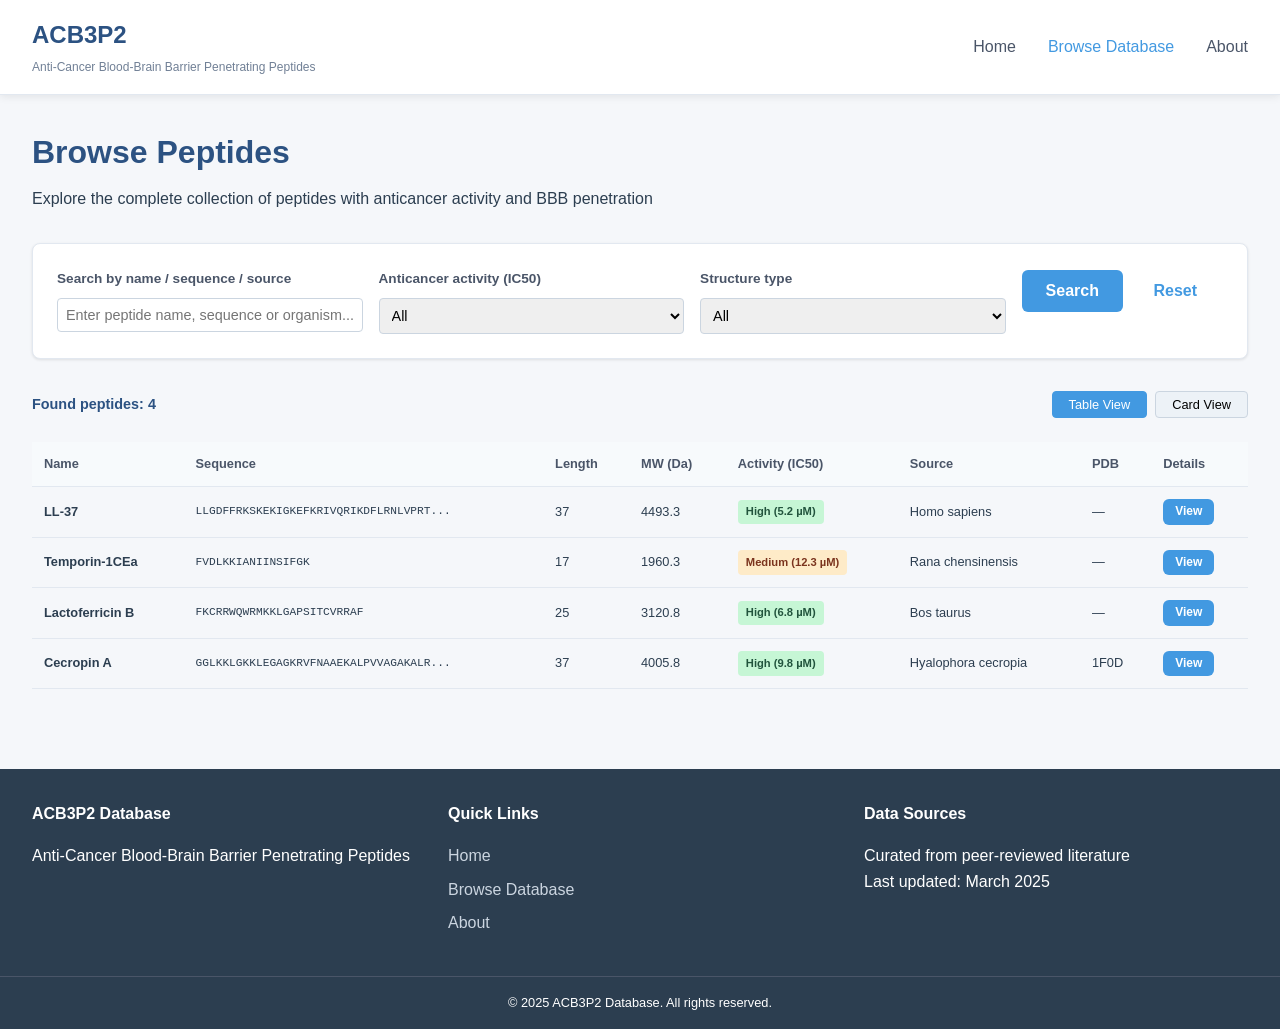
==== browse.html @ 8a60b1ee "Add files via upload" ====
<!DOCTYPE html>
<html lang="en">
<head>
    <meta charset="UTF-8">
    <meta name="viewport" content="width=device-width, initial-scale=1.0">
    <title>Browse Peptides - ACB3P2 Database</title>
    <link rel="stylesheet" href="style.css">
</head>
<body>
    <nav class="navbar">
        <div class="nav-container">
            <div class="nav-brand">
                <h1>ACB3P2</h1>
                <p>Anti-Cancer Blood-Brain Barrier Penetrating Peptides</p>
            </div>
            <div class="nav-links">
                <a href="index.html">Home</a>
                <a href="browse.html" class="active">Browse Database</a>
                <a href="#about">About</a>
            </div>
        </div>
    </nav>

    <main>
        <div class="page-header">
            <h1>Browse Peptides</h1>
            <p>Explore the complete collection of peptides with anticancer activity and BBB penetration</p>
        </div>

        <div class="search-panel">
            <div class="search-row">
                <div class="search-group">
                    <label>Search by name / sequence / source</label>
                    <input type="text" id="searchInput" placeholder="Enter peptide name, sequence or organism...">
                </div>
                <div class="search-group">
                    <label>Anticancer activity (IC50)</label>
                    <select id="activityFilter">
                        <option value="all">All</option>
                        <option value="high">High (&lt; 10 µM)</option>
                        <option value="medium">Medium (10-50 µM)</option>
                        <option value="low">Low (&gt; 50 µM)</option>
                    </select>
                </div>
                <div class="search-group">
                    <label>Structure type</label>
                    <select id="structureFilter">
                        <option value="all">All</option>
                        <option value="alpha-helix">Alpha-helix</option>
                        <option value="beta-sheet">Beta-sheet</option>
                        <option value="other">Other</option>
                    </select>
                </div>
                <div class="search-buttons">
                    <button class="btn-primary" onclick="searchPeptides()">Search</button>
                    <button class="btn-secondary" onclick="resetFilters()">Reset</button>
                </div>
            </div>
        </div>

        <div class="results-header">
            <div class="results-count" id="resultsCount">Found peptides: 0</div>
            <div class="view-toggle">
                <button class="toggle-btn active" onclick="setView('table')">Table View</button>
                <button class="toggle-btn" onclick="setView('card')">Card View</button>
            </div>
        </div>

        <div id="resultsContainer">
            <div class="loading">
                <div class="spinner"></div>
                Loading data...
            </div>
        </div>
    </main>

    <footer>
        <div class="footer-content">
            <div class="footer-section">
                <h3>ACB3P2 Database</h3>
                <p>Anti-Cancer Blood-Brain Barrier Penetrating Peptides</p>
            </div>
            <div class="footer-section">
                <h3>Quick Links</h3>
                <a href="index.html">Home</a>
                <a href="browse.html">Browse Database</a>
                <a href="#about">About</a>
            </div>
            <div class="footer-section">
                <h3>Data Sources</h3>
                <p>Curated from peer-reviewed literature</p>
                <p>Last updated: March 2025</p>
            </div>
        </div>
        <div class="footer-bottom">
            <p>&copy; 2025 ACB3P2 Database. All rights reserved.</p>
        </div>
    </footer>

    <script src="script.js"></script>
</body>
</html>
---- style.css ----
* {
    margin: 0;
    padding: 0;
    box-sizing: border-box;
}

body {
    font-family: 'Segoe UI', 'Helvetica Neue', Arial, sans-serif;
    background: #f5f7fa;
    color: #2c3e50;
    line-height: 1.6;
}

.navbar {
    background: #ffffff;
    box-shadow: 0 2px 8px rgba(0,0,0,0.08);
    border-bottom: 1px solid #e2e8f0;
    position: sticky;
    top: 0;
    z-index: 100;
}

.nav-container {
    max-width: 1400px;
    margin: 0 auto;
    padding: 1rem 2rem;
    display: flex;
    justify-content: space-between;
    align-items: center;
    flex-wrap: wrap;
}

.nav-brand h1 {
    color: #2c5282;
    font-size: 1.5rem;
    font-weight: 600;
}

.nav-brand p {
    font-size: 0.75rem;
    color: #718096;
    margin-top: 0.25rem;
}

.nav-links {
    display: flex;
    gap: 2rem;
}

.nav-links a {
    text-decoration: none;
    color: #4a5568;
    font-weight: 500;
    transition: color 0.2s;
}

.nav-links a:hover, .nav-links a.active {
    color: #4299e1;
}

main {
    max-width: 1400px;
    margin: 0 auto;
    padding: 2rem;
    min-height: calc(100vh - 300px);
}

.hero {
    background: linear-gradient(135deg, #667eea 0%, #764ba2 100%);
    border-radius: 12px;
    padding: 4rem 2rem;
    margin-bottom: 3rem;
    text-align: center;
    color: white;
}

.hero h1 {
    font-size: 3rem;
    margin-bottom: 1rem;
}

.hero .tagline {
    font-size: 1.2rem;
    margin-bottom: 2rem;
    opacity: 0.95;
}

.hero-buttons {
    display: flex;
    gap: 1rem;
    justify-content: center;
}

.btn-primary, .btn-secondary {
    display: inline-block;
    padding: 0.75rem 1.5rem;
    border-radius: 6px;
    text-decoration: none;
    font-weight: 600;
    transition: all 0.2s;
    cursor: pointer;
    border: none;
    font-size: 1rem;
}

.btn-primary {
    background: #4299e1;
    color: white;
}

.btn-primary:hover {
    background: #3182ce;
    transform: translateY(-2px);
}

.btn-secondary {
    background: white;
    color: #4299e1;
    border: 2px solid white;
}

.btn-secondary:hover {
    background: rgba(255,255,255,0.9);
    transform: translateY(-2px);
}

.stats-section, .about-section, .featured-section {
    margin-bottom: 3rem;
}

.stats-section h2, .about-section h2, .featured-section h2 {
    font-size: 2rem;
    margin-bottom: 1.5rem;
    color: #2c5282;
}

.stats-grid {
    display: grid;
    grid-template-columns: repeat(auto-fit, minmax(250px, 1fr));
    gap: 1.5rem;
}

.stat-card {
    background: white;
    padding: 2rem;
    border-radius: 8px;
    text-align: center;
    box-shadow: 0 1px 3px rgba(0,0,0,0.1);
    border: 1px solid #e2e8f0;
}

.stat-number {
    font-size: 2.5rem;
    font-weight: bold;
    color: #4299e1;
    margin-bottom: 0.5rem;
}

.stat-label {
    color: #718096;
    font-size: 0.9rem;
}

.about-content {
    background: white;
    padding: 2rem;
    border-radius: 8px;
    border: 1px solid #e2e8f0;
}

.about-text h3 {
    margin: 1rem 0 0.5rem;
    color: #2c5282;
}

.about-text ul {
    margin-left: 1.5rem;
    margin-bottom: 1rem;
}

.peptide-grid {
    display: grid;
    grid-template-columns: repeat(auto-fill, minmax(350px, 1fr));
    gap: 1.5rem;
    margin-bottom: 2rem;
}

.peptide-card {
    background: white;
    border: 1px solid #e2e8f0;
    border-radius: 8px;
    padding: 1rem;
    transition: box-shadow 0.2s;
    text-decoration: none;
    color: inherit;
    display: block;
}

.peptide-card:hover {
    box-shadow: 0 4px 12px rgba(0,0,0,0.1);
    transform: translateY(-2px);
}

.card-header {
    border-bottom: 2px solid #4299e1;
    padding-bottom: 0.5rem;
    margin-bottom: 1rem;
}

.card-header h3 {
    color: #2c5282;
    font-size: 1.1rem;
}

.card-content {
    font-size: 0.85rem;
}

.card-row {
    margin-bottom: 0.5rem;
    display: flex;
    flex-wrap: wrap;
}

.card-label {
    font-weight: 600;
    width: 100px;
    color: #718096;
    font-size: 0.75rem;
    text-transform: uppercase;
}

.card-value {
    flex: 1;
    color: #2d3748;
}

.search-panel {
    background: white;
    border-radius: 8px;
    padding: 1.5rem;
    margin-bottom: 2rem;
    box-shadow: 0 1px 3px rgba(0,0,0,0.1);
    border: 1px solid #e2e8f0;
}

.search-row {
    display: flex;
    gap: 1rem;
    flex-wrap: wrap;
}

.search-group {
    flex: 1;
    min-width: 200px;
}

.search-group label {
    display: block;
    margin-bottom: 0.5rem;
    font-weight: 600;
    color: #4a5568;
    font-size: 0.85rem;
}

.search-group input, .search-group select {
    width: 100%;
    padding: 0.5rem;
    border: 1px solid #cbd5e0;
    border-radius: 4px;
    font-size: 0.9rem;
}

.results-header {
    display: flex;
    justify-content: space-between;
    align-items: center;
    margin-bottom: 1.5rem;
    flex-wrap: wrap;
    gap: 1rem;
}

.results-count {
    font-size: 0.9rem;
    font-weight: 600;
    color: #2c5282;
}

.view-toggle {
    display: flex;
    gap: 0.5rem;
}

.toggle-btn {
    padding: 0.3rem 1rem;
    background: #edf2f7;
    border: 1px solid #cbd5e0;
    border-radius: 4px;
    cursor: pointer;
    font-size: 0.8rem;
}

.toggle-btn.active {
    background: #4299e1;
    color: white;
    border-color: #4299e1;
}

.table-view {
    overflow-x: auto;
}

table {
    width: 100%;
    border-collapse: collapse;
    font-size: 0.8rem;
}

th, td {
    padding: 0.75rem;
    text-align: left;
    border-bottom: 1px solid #e2e8f0;
}

th {
    background: #f7fafc;
    font-weight: 600;
    color: #4a5568;
    cursor: pointer;
    user-select: none;
}

th:hover {
    background: #edf2f7;
}

.badge {
    display: inline-block;
    padding: 0.2rem 0.5rem;
    border-radius: 4px;
    font-size: 0.7rem;
    font-weight: 600;
}

.activity-high {
    background: #c6f6d5;
    color: #22543d;
}

.activity-medium {
    background: #feebc8;
    color: #7b341e;
}

.activity-low {
    background: #fed7d7;
    color: #742a2a;
}

.peptide-detail-container {
    background: white;
    border-radius: 8px;
    padding: 2rem;
    border: 1px solid #e2e8f0;
}

.detail-section {
    margin-bottom: 1.5rem;
    padding: 1rem;
    background: #f7fafc;
    border-radius: 6px;
    border-left: 3px solid #4299e1;
}

.detail-section h3 {
    color: #2c5282;
    margin-bottom: 1rem;
    font-size: 1rem;
}

.detail-row {
    margin-bottom: 0.5rem;
    display: flex;
    flex-wrap: wrap;
}

.detail-label {
    font-weight: 600;
    width: 180px;
    color: #4a5568;
}

.detail-value {
    flex: 1;
    color: #2d3748;
    word-break: break-word;
}

footer {
    background: #2c3e50;
    color: white;
    margin-top: 3rem;
}

.footer-content {
    max-width: 1400px;
    margin: 0 auto;
    padding: 2rem;
    display: grid;
    grid-template-columns: repeat(auto-fit, minmax(250px, 1fr));
    gap: 2rem;
}

.footer-section h3 {
    margin-bottom: 1rem;
    font-size: 1rem;
}

.footer-section a {
    display: block;
    color: #cbd5e0;
    text-decoration: none;
    margin-bottom: 0.5rem;
}

.footer-section a:hover {
    color: white;
}

.footer-bottom {
    text-align: center;
    padding: 1rem;
    border-top: 1px solid #4a5568;
    font-size: 0.8rem;
}

.loading {
    text-align: center;
    padding: 3rem;
    color: #718096;
}

.spinner {
    border: 3px solid #edf2f7;
    border-top: 3px solid #4299e1;
    border-radius: 50%;
    width: 40px;
    height: 40px;
    animation: spin 1s linear infinite;
    margin: 0 auto 1rem;
}

@keyframes spin {
    0% { transform: rotate(0deg); }
    100% { transform: rotate(360deg); }
}

.error-message {
    background: #fed7d7;
    color: #742a2a;
    padding: 1rem;
    border-radius: 6px;
    text-align: center;
}

.text-center {
    text-align: center;
}

.page-header {
    margin-bottom: 2rem;
}

.page-header h1 {
    color: #2c5282;
    font-size: 2rem;
    margin-bottom: 0.5rem;
}

@media (max-width: 768px) {
    .nav-container {
        flex-direction: column;
        gap: 1rem;
    }
    
    .hero h1 {
        font-size: 2rem;
    }
    
    .hero .tagline {
        font-size: 1rem;
    }
    
    .stats-grid {
        grid-template-columns: 1fr;
    }
    
    .search-row {
        flex-direction: column;
    }
    
    .detail-label {
        width: 100%;
        margin-bottom: 0.25rem;
    }
    
    .detail-row {
        flex-direction: column;
    }
}
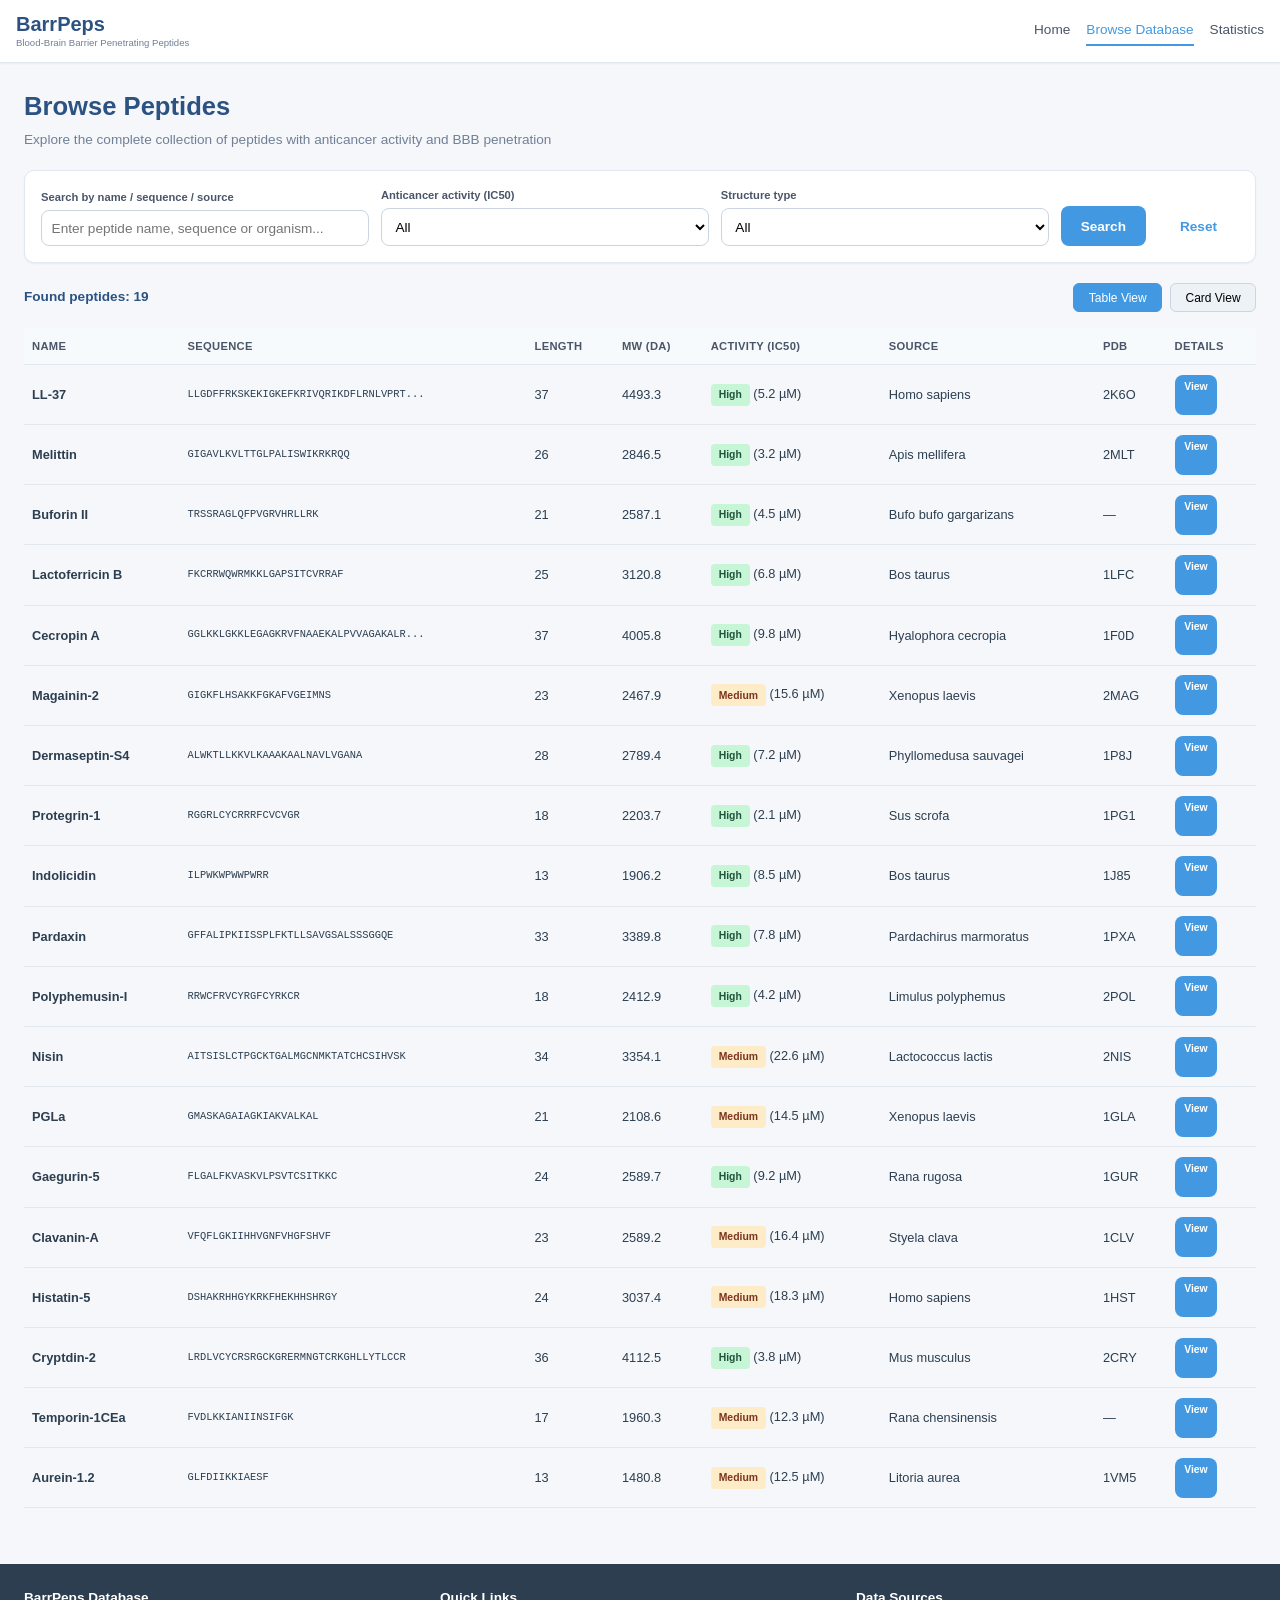
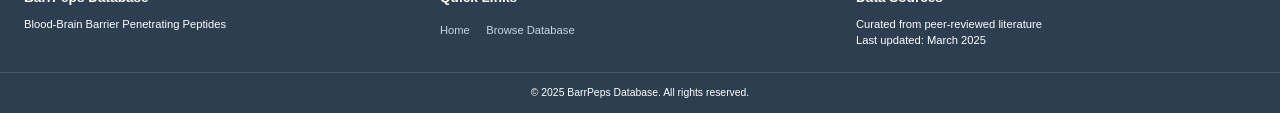
==== commit 5e73e7f3: "Add files via upload" ====
--- a/browse.html
+++ b/browse.html
@@ -2,21 +2,21 @@
 <html lang="en">
 <head>
     <meta charset="UTF-8">
-    <meta name="viewport" content="width=device-width, initial-scale=1.0">
-    <title>Browse Peptides - ACB3P2 Database</title>
+    <meta name="viewport" content="width=device-width, initial-scale=1.0, viewport-fit=cover">
+    <title>Browse Peptides - BarrPeps Database</title>
     <link rel="stylesheet" href="style.css">
 </head>
 <body>
     <nav class="navbar">
         <div class="nav-container">
             <div class="nav-brand">
-                <h1>ACB3P2</h1>
-                <p>Anti-Cancer Blood-Brain Barrier Penetrating Peptides</p>
+                <h1>BarrPeps</h1>
+                <p>Blood-Brain Barrier Penetrating Peptides</p>
             </div>
             <div class="nav-links">
                 <a href="index.html">Home</a>
                 <a href="browse.html" class="active">Browse Database</a>
-                <a href="#about">About</a>
+                <a href="#" onclick="showUnderConstruction()">Statistics</a>
             </div>
         </div>
     </nav>
@@ -48,7 +48,9 @@
                         <option value="all">All</option>
                         <option value="alpha-helix">Alpha-helix</option>
                         <option value="beta-sheet">Beta-sheet</option>
-                        <option value="other">Other</option>
+                        <option value="random-coil">Random coil</option>
+                        <option value="extended">Extended</option>
+                        <option value="lantibiotic">Lantibiotic</option>
                     </select>
                 </div>
                 <div class="search-buttons">
@@ -77,14 +79,13 @@
     <footer>
         <div class="footer-content">
             <div class="footer-section">
-                <h3>ACB3P2 Database</h3>
-                <p>Anti-Cancer Blood-Brain Barrier Penetrating Peptides</p>
+                <h3>BarrPeps Database</h3>
+                <p>Blood-Brain Barrier Penetrating Peptides</p>
             </div>
             <div class="footer-section">
                 <h3>Quick Links</h3>
                 <a href="index.html">Home</a>
                 <a href="browse.html">Browse Database</a>
-                <a href="#about">About</a>
             </div>
             <div class="footer-section">
                 <h3>Data Sources</h3>
@@ -93,9 +94,22 @@
             </div>
         </div>
         <div class="footer-bottom">
-            <p>&copy; 2025 ACB3P2 Database. All rights reserved.</p>
+            <p>&copy; 2025 BarrPeps Database. All rights reserved.</p>
         </div>
     </footer>
+
+    <div id="underConstructionModal" class="modal" style="display: none;">
+        <div class="modal-content">
+            <div class="modal-header">
+                <h2>Under Construction</h2>
+                <span class="close" onclick="closeModal()">&times;</span>
+            </div>
+            <div class="modal-body">
+                <p>This section is currently under development. Please check back soon for detailed statistics and analysis.</p>
+                <button onclick="closeModal()" class="btn-primary" style="margin-top: 1rem;">Close</button>
+            </div>
+        </div>
+    </div>
 
     <script src="script.js"></script>
 </body>
--- a/style.css
+++ b/style.css
@@ -1,3 +1,5 @@
+/* style.css - Optimized for BarrPeps Database */
+
 * {
     margin: 0;
     padding: 0;
@@ -5,15 +7,18 @@
 }
 
 body {
-    font-family: 'Segoe UI', 'Helvetica Neue', Arial, sans-serif;
+    font-family: -apple-system, BlinkMacSystemFont, 'Segoe UI', Roboto, 'Helvetica Neue', Arial, sans-serif;
     background: #f5f7fa;
     color: #2c3e50;
-    line-height: 1.6;
-}
-
+    line-height: 1.5;
+    -webkit-font-smoothing: antialiased;
+    font-size: 1rem;
+}
+
+/* Navigation - Mobile First */
 .navbar {
     background: #ffffff;
-    box-shadow: 0 2px 8px rgba(0,0,0,0.08);
+    box-shadow: 0 1px 2px rgba(0,0,0,0.05);
     border-bottom: 1px solid #e2e8f0;
     position: sticky;
     top: 0;
@@ -23,84 +28,94 @@
 .nav-container {
     max-width: 1400px;
     margin: 0 auto;
-    padding: 1rem 2rem;
+    padding: 0.75rem 1rem;
     display: flex;
     justify-content: space-between;
     align-items: center;
-    flex-wrap: wrap;
+    gap: 0.5rem;
 }
 
 .nav-brand h1 {
     color: #2c5282;
-    font-size: 1.5rem;
+    font-size: 1.25rem;
     font-weight: 600;
+    line-height: 1.2;
 }
 
 .nav-brand p {
-    font-size: 0.75rem;
+    font-size: 0.6rem;
     color: #718096;
-    margin-top: 0.25rem;
 }
 
 .nav-links {
     display: flex;
-    gap: 2rem;
+    gap: 1rem;
 }
 
 .nav-links a {
     text-decoration: none;
     color: #4a5568;
     font-weight: 500;
-    transition: color 0.2s;
-}
-
-.nav-links a:hover, .nav-links a.active {
+    font-size: 0.85rem;
+    padding: 0.25rem 0;
+    cursor: pointer;
+}
+
+.nav-links a.active {
     color: #4299e1;
-}
-
+    border-bottom: 2px solid #4299e1;
+}
+
+/* Main Content */
 main {
     max-width: 1400px;
     margin: 0 auto;
-    padding: 2rem;
-    min-height: calc(100vh - 300px);
-}
-
+    padding: 1rem;
+    min-height: calc(100vh - 280px);
+}
+
+/* Hero Section */
 .hero {
     background: linear-gradient(135deg, #667eea 0%, #764ba2 100%);
     border-radius: 12px;
-    padding: 4rem 2rem;
-    margin-bottom: 3rem;
+    padding: 1.5rem 1rem;
+    margin-bottom: 1.5rem;
     text-align: center;
+}
+
+.hero h1 {
+    font-size: 2rem;
+    margin-bottom: 0.5rem;
     color: white;
 }
 
-.hero h1 {
-    font-size: 3rem;
-    margin-bottom: 1rem;
-}
-
 .hero .tagline {
-    font-size: 1.2rem;
-    margin-bottom: 2rem;
+    font-size: 1rem;
+    margin-bottom: 1.25rem;
     opacity: 0.95;
+    color: white;
 }
 
 .hero-buttons {
     display: flex;
-    gap: 1rem;
+    gap: 0.75rem;
     justify-content: center;
-}
-
+    flex-wrap: wrap;
+}
+
+/* Buttons */
 .btn-primary, .btn-secondary {
     display: inline-block;
-    padding: 0.75rem 1.5rem;
-    border-radius: 6px;
+    padding: 0.6rem 1.25rem;
+    border-radius: 8px;
     text-decoration: none;
     font-weight: 600;
+    font-size: 0.85rem;
     transition: all 0.2s;
     cursor: pointer;
     border: none;
-    font-size: 1rem;
+    text-align: center;
+    min-height: 40px;
 }
 
 .btn-primary {
@@ -108,9 +123,9 @@
     color: white;
 }
 
-.btn-primary:hover {
+.btn-primary:active {
     background: #3182ce;
-    transform: translateY(-2px);
+    transform: scale(0.98);
 }
 
 .btn-secondary {
@@ -119,97 +134,117 @@
     border: 2px solid white;
 }
 
-.btn-secondary:hover {
+.btn-secondary:active {
     background: rgba(255,255,255,0.9);
-    transform: translateY(-2px);
-}
-
+    transform: scale(0.98);
+}
+
+/* Statistics Section */
 .stats-section, .about-section, .featured-section {
-    margin-bottom: 3rem;
+    margin-bottom: 1.5rem;
 }
 
 .stats-section h2, .about-section h2, .featured-section h2 {
-    font-size: 2rem;
-    margin-bottom: 1.5rem;
+    font-size: 1.5rem;
+    margin-bottom: 1rem;
     color: #2c5282;
 }
 
 .stats-grid {
     display: grid;
-    grid-template-columns: repeat(auto-fit, minmax(250px, 1fr));
-    gap: 1.5rem;
+    grid-template-columns: repeat(1, 1fr);
+    gap: 1rem;
 }
 
 .stat-card {
     background: white;
-    padding: 2rem;
-    border-radius: 8px;
+    padding: 1rem;
+    border-radius: 10px;
     text-align: center;
-    box-shadow: 0 1px 3px rgba(0,0,0,0.1);
+    box-shadow: 0 1px 2px rgba(0,0,0,0.05);
     border: 1px solid #e2e8f0;
 }
 
 .stat-number {
-    font-size: 2.5rem;
+    font-size: 2rem;
     font-weight: bold;
     color: #4299e1;
-    margin-bottom: 0.5rem;
+    margin-bottom: 0.25rem;
 }
 
 .stat-label {
     color: #718096;
-    font-size: 0.9rem;
-}
-
+    font-size: 0.7rem;
+    text-transform: uppercase;
+    letter-spacing: 0.5px;
+}
+
+/* About Section */
 .about-content {
     background: white;
-    padding: 2rem;
-    border-radius: 8px;
+    padding: 1rem;
+    border-radius: 10px;
     border: 1px solid #e2e8f0;
 }
 
+.about-text p {
+    font-size: 0.85rem;
+    margin-bottom: 0.75rem;
+    line-height: 1.5;
+}
+
 .about-text h3 {
-    margin: 1rem 0 0.5rem;
+    margin: 0.75rem 0 0.5rem;
     color: #2c5282;
+    font-size: 1rem;
 }
 
 .about-text ul {
-    margin-left: 1.5rem;
-    margin-bottom: 1rem;
-}
-
+    margin-left: 1.25rem;
+    margin-bottom: 0.75rem;
+}
+
+.about-text li {
+    margin-bottom: 0.35rem;
+    font-size: 0.8rem;
+    line-height: 1.4;
+}
+
+/* Peptide Grid */
 .peptide-grid {
     display: grid;
-    grid-template-columns: repeat(auto-fill, minmax(350px, 1fr));
-    gap: 1.5rem;
-    margin-bottom: 2rem;
+    grid-template-columns: 1fr;
+    gap: 1rem;
+    margin-bottom: 1.5rem;
 }
 
 .peptide-card {
     background: white;
     border: 1px solid #e2e8f0;
-    border-radius: 8px;
-    padding: 1rem;
-    transition: box-shadow 0.2s;
+    border-radius: 10px;
+    padding: 0.875rem;
     text-decoration: none;
     color: inherit;
     display: block;
-}
-
-.peptide-card:hover {
-    box-shadow: 0 4px 12px rgba(0,0,0,0.1);
-    transform: translateY(-2px);
+    transition: all 0.2s;
+}
+
+.peptide-card:active {
+    background: #f7fafc;
+    transform: scale(0.99);
 }
 
 .card-header {
     border-bottom: 2px solid #4299e1;
     padding-bottom: 0.5rem;
-    margin-bottom: 1rem;
+    margin-bottom: 0.75rem;
 }
 
 .card-header h3 {
     color: #2c5282;
-    font-size: 1.1rem;
+    font-size: 1rem;
+    font-weight: 600;
+    word-break: break-word;
 }
 
 .card-content {
@@ -217,71 +252,83 @@
 }
 
 .card-row {
-    margin-bottom: 0.5rem;
+    margin-bottom: 0.4rem;
     display: flex;
     flex-wrap: wrap;
+    gap: 0.25rem;
 }
 
 .card-label {
     font-weight: 600;
-    width: 100px;
+    min-width: 85px;
     color: #718096;
-    font-size: 0.75rem;
+    font-size: 0.7rem;
     text-transform: uppercase;
 }
 
 .card-value {
     flex: 1;
     color: #2d3748;
-}
-
+    word-break: break-word;
+    font-size: 0.75rem;
+}
+
+/* Search Panel */
 .search-panel {
     background: white;
-    border-radius: 8px;
-    padding: 1.5rem;
-    margin-bottom: 2rem;
-    box-shadow: 0 1px 3px rgba(0,0,0,0.1);
+    border-radius: 10px;
+    padding: 1rem;
+    margin-bottom: 1.25rem;
+    box-shadow: 0 1px 2px rgba(0,0,0,0.05);
     border: 1px solid #e2e8f0;
 }
 
 .search-row {
     display: flex;
-    gap: 1rem;
-    flex-wrap: wrap;
+    flex-direction: column;
+    gap: 0.75rem;
 }
 
 .search-group {
-    flex: 1;
-    min-width: 200px;
+    width: 100%;
 }
 
 .search-group label {
     display: block;
-    margin-bottom: 0.5rem;
+    margin-bottom: 0.25rem;
     font-weight: 600;
     color: #4a5568;
-    font-size: 0.85rem;
+    font-size: 0.7rem;
 }
 
 .search-group input, .search-group select {
     width: 100%;
-    padding: 0.5rem;
+    padding: 0.6rem;
     border: 1px solid #cbd5e0;
-    border-radius: 4px;
-    font-size: 0.9rem;
-}
-
+    border-radius: 8px;
+    font-size: 0.85rem;
+    font-family: inherit;
+    background: white;
+}
+
+.search-buttons {
+    display: flex;
+    gap: 0.75rem;
+    margin-top: 0.25rem;
+}
+
+/* Results Header */
 .results-header {
     display: flex;
     justify-content: space-between;
     align-items: center;
-    margin-bottom: 1.5rem;
+    margin-bottom: 1rem;
+    gap: 0.75rem;
     flex-wrap: wrap;
-    gap: 1rem;
 }
 
 .results-count {
-    font-size: 0.9rem;
+    font-size: 0.85rem;
     font-weight: 600;
     color: #2c5282;
 }
@@ -292,12 +339,13 @@
 }
 
 .toggle-btn {
-    padding: 0.3rem 1rem;
+    padding: 0.4rem 0.9rem;
     background: #edf2f7;
     border: 1px solid #cbd5e0;
-    border-radius: 4px;
+    border-radius: 6px;
     cursor: pointer;
-    font-size: 0.8rem;
+    font-size: 0.75rem;
+    font-weight: 500;
 }
 
 .toggle-btn.active {
@@ -306,18 +354,22 @@
     border-color: #4299e1;
 }
 
+/* Table View */
 .table-view {
     overflow-x: auto;
+    margin: 0 -0.5rem;
+    padding: 0 0.5rem;
 }
 
 table {
     width: 100%;
+    min-width: 600px;
     border-collapse: collapse;
     font-size: 0.8rem;
 }
 
 th, td {
-    padding: 0.75rem;
+    padding: 0.6rem 0.5rem;
     text-align: left;
     border-bottom: 1px solid #e2e8f0;
 }
@@ -326,20 +378,29 @@
     background: #f7fafc;
     font-weight: 600;
     color: #4a5568;
+    font-size: 0.7rem;
+    text-transform: uppercase;
+    letter-spacing: 0.3px;
     cursor: pointer;
-    user-select: none;
+    white-space: nowrap;
 }
 
 th:hover {
     background: #edf2f7;
 }
 
+td {
+    word-break: break-word;
+}
+
+/* Badges */
 .badge {
     display: inline-block;
     padding: 0.2rem 0.5rem;
     border-radius: 4px;
-    font-size: 0.7rem;
+    font-size: 0.65rem;
     font-weight: 600;
+    white-space: nowrap;
 }
 
 .activity-high {
@@ -357,86 +418,230 @@
     color: #742a2a;
 }
 
+/* Structure Viewer */
+.structure-viewer {
+    background: #f7fafc;
+    border-radius: 10px;
+    padding: 1rem;
+    margin-bottom: 1.5rem;
+}
+
+.structure-container {
+    position: relative;
+    width: 100%;
+    height: 300px;
+    background: #ffffff;
+    border: 1px solid #e2e8f0;
+    border-radius: 8px;
+    overflow: hidden;
+}
+
+.structure-controls {
+    display: flex;
+    gap: 0.5rem;
+    margin-top: 0.75rem;
+    justify-content: center;
+    flex-wrap: wrap;
+}
+
+.structure-controls button {
+    padding: 0.4rem 0.8rem;
+    background: #4299e1;
+    color: white;
+    border: none;
+    border-radius: 6px;
+    cursor: pointer;
+    font-size: 0.7rem;
+    font-weight: 500;
+    min-height: 34px;
+}
+
+.structure-controls button:active {
+    background: #3182ce;
+    transform: scale(0.97);
+}
+
+.structure-controls button.active {
+    background: #2c5282;
+}
+
+/* Hide rotation buttons */
+.structure-controls button[onclick*="rotatePDB"] {
+    display: none;
+}
+
+.structure-legend {
+    display: flex;
+    gap: 0.75rem;
+    margin-top: 0.75rem;
+    justify-content: center;
+    flex-wrap: wrap;
+    font-size: 0.65rem;
+}
+
+.legend-item {
+    display: flex;
+    align-items: center;
+    gap: 0.25rem;
+}
+
+.legend-color {
+    width: 10px;
+    height: 10px;
+    border-radius: 2px;
+}
+
+.legend-color.alpha {
+    background: #4299e1;
+}
+
+.legend-color.beta {
+    background: #48bb78;
+}
+
+.legend-color.coil {
+    background: #ed8936;
+}
+
+.legend-color.carbon {
+    background: #808080;
+}
+
+.legend-color.oxygen {
+    background: #ff3333;
+}
+
+.legend-color.nitrogen {
+    background: #3333ff;
+}
+
+.no-structure {
+    text-align: center;
+    padding: 2rem;
+    color: #718096;
+}
+
+.pdb-info {
+    background: #ebf8ff;
+    padding: 0.5rem;
+    border-radius: 6px;
+    margin-top: 0.5rem;
+    font-size: 0.7rem;
+    text-align: center;
+}
+
+.pdb-info a {
+    color: #4299e1;
+    text-decoration: none;
+}
+
+.smiles-container {
+    background: #fef5e7;
+    padding: 0.5rem;
+    border-radius: 6px;
+    margin-top: 0.25rem;
+}
+
+/* Peptide Detail Page */
 .peptide-detail-container {
     background: white;
+    border-radius: 10px;
+    padding: 1rem;
+    border: 1px solid #e2e8f0;
+}
+
+.detail-section {
+    margin-bottom: 1.25rem;
+    padding: 0.75rem;
+    background: #f7fafc;
     border-radius: 8px;
-    padding: 2rem;
-    border: 1px solid #e2e8f0;
-}
-
-.detail-section {
-    margin-bottom: 1.5rem;
-    padding: 1rem;
-    background: #f7fafc;
-    border-radius: 6px;
     border-left: 3px solid #4299e1;
 }
 
 .detail-section h3 {
     color: #2c5282;
-    margin-bottom: 1rem;
+    margin-bottom: 0.75rem;
     font-size: 1rem;
 }
 
 .detail-row {
     margin-bottom: 0.5rem;
     display: flex;
-    flex-wrap: wrap;
+    flex-direction: column;
+    gap: 0.25rem;
 }
 
 .detail-label {
     font-weight: 600;
-    width: 180px;
     color: #4a5568;
+    font-size: 0.75rem;
+    text-transform: uppercase;
 }
 
 .detail-value {
-    flex: 1;
     color: #2d3748;
     word-break: break-word;
-}
-
-footer {
-    background: #2c3e50;
-    color: white;
-    margin-top: 3rem;
-}
-
-.footer-content {
-    max-width: 1400px;
-    margin: 0 auto;
+    font-size: 0.9rem;
+    line-height: 1.4;
+}
+
+/* Modal */
+.modal {
+    display: none;
+    position: fixed;
+    top: 0;
+    left: 0;
+    width: 100%;
+    height: 100%;
+    background: rgba(0,0,0,0.5);
+    z-index: 1000;
+    align-items: center;
+    justify-content: center;
+}
+
+.modal-content {
+    background: white;
+    max-width: 450px;
+    margin: 2rem auto;
+    padding: 1.5rem;
+    border-radius: 12px;
+    text-align: center;
+}
+
+.modal-header {
+    display: flex;
+    justify-content: space-between;
+    align-items: center;
+    margin-bottom: 1rem;
+    border-bottom: 2px solid #4299e1;
+    padding-bottom: 0.5rem;
+}
+
+.modal-header h2 {
+    color: #2c5282;
+    font-size: 1.2rem;
+}
+
+.close {
+    font-size: 1.5rem;
+    cursor: pointer;
+    color: #a0aec0;
+}
+
+.close:hover {
+    color: #4a5568;
+}
+
+.modal-body p {
+    font-size: 0.85rem;
+    color: #4a5568;
+    line-height: 1.5;
+}
+
+/* Loading & Error */
+.loading, .error-message {
+    text-align: center;
     padding: 2rem;
-    display: grid;
-    grid-template-columns: repeat(auto-fit, minmax(250px, 1fr));
-    gap: 2rem;
-}
-
-.footer-section h3 {
-    margin-bottom: 1rem;
-    font-size: 1rem;
-}
-
-.footer-section a {
-    display: block;
-    color: #cbd5e0;
-    text-decoration: none;
-    margin-bottom: 0.5rem;
-}
-
-.footer-section a:hover {
-    color: white;
-}
-
-.footer-bottom {
-    text-align: center;
-    padding: 1rem;
-    border-top: 1px solid #4a5568;
-    font-size: 0.8rem;
-}
-
-.loading {
-    text-align: center;
-    padding: 3rem;
     color: #718096;
 }
 
@@ -450,61 +655,202 @@
     margin: 0 auto 1rem;
 }
 
+.error-message {
+    background: #fed7d7;
+    color: #742a2a;
+    border-radius: 8px;
+}
+
+.text-center {
+    text-align: center;
+}
+
+.page-header {
+    margin-bottom: 1.25rem;
+}
+
+.page-header h1 {
+    color: #2c5282;
+    font-size: 1.6rem;
+    margin-bottom: 0.25rem;
+}
+
+.page-header p {
+    font-size: 0.85rem;
+    color: #718096;
+}
+
+/* Footer */
+footer {
+    background: #2c3e50;
+    color: white;
+    margin-top: 2rem;
+}
+
+.footer-content {
+    max-width: 1400px;
+    margin: 0 auto;
+    padding: 1.25rem 1rem;
+    display: grid;
+    grid-template-columns: 1fr;
+    gap: 1rem;
+}
+
+.footer-section h3 {
+    margin-bottom: 0.5rem;
+    font-size: 0.85rem;
+}
+
+.footer-section p, .footer-section a {
+    font-size: 0.7rem;
+    line-height: 1.4;
+}
+
+.footer-section a {
+    display: inline-block;
+    color: #cbd5e0;
+    text-decoration: none;
+    margin-right: 0.75rem;
+    margin-bottom: 0.25rem;
+    cursor: pointer;
+}
+
+.footer-section a:hover {
+    color: white;
+}
+
+.footer-bottom {
+    text-align: center;
+    padding: 0.75rem;
+    border-top: 1px solid #4a5568;
+    font-size: 0.65rem;
+}
+
+/* Animations */
 @keyframes spin {
     0% { transform: rotate(0deg); }
     100% { transform: rotate(360deg); }
 }
 
-.error-message {
-    background: #fed7d7;
-    color: #742a2a;
-    padding: 1rem;
-    border-radius: 6px;
-    text-align: center;
-}
-
-.text-center {
-    text-align: center;
-}
-
-.page-header {
-    margin-bottom: 2rem;
-}
-
-.page-header h1 {
-    color: #2c5282;
-    font-size: 2rem;
-    margin-bottom: 0.5rem;
-}
-
-@media (max-width: 768px) {
-    .nav-container {
-        flex-direction: column;
-        gap: 1rem;
+/* Tablet Styles */
+@media (min-width: 640px) {
+    .stats-grid {
+        grid-template-columns: repeat(1, 1fr);
+    }
+    
+    .peptide-grid {
+        grid-template-columns: repeat(2, 1fr);
+        gap: 1.25rem;
+    }
+    
+    .structure-container {
+        height: 350px;
+    }
+}
+
+@media (min-width: 768px) {
+    main {
+        padding: 1.5rem;
+    }
+    
+    .hero {
+        padding: 2rem;
     }
     
     .hero h1 {
-        font-size: 2rem;
+        font-size: 2.5rem;
     }
     
     .hero .tagline {
-        font-size: 1rem;
+        font-size: 1.1rem;
     }
     
     .stats-grid {
-        grid-template-columns: 1fr;
+        grid-template-columns: repeat(1, 1fr);
+        max-width: 300px;
+        margin: 0 auto;
     }
     
     .search-row {
-        flex-direction: column;
+        flex-direction: row;
+        align-items: flex-end;
+    }
+    
+    .search-group {
+        flex: 1;
+    }
+    
+    .search-buttons {
+        margin-top: 0;
+    }
+    
+    .detail-row {
+        flex-direction: row;
+        gap: 0.75rem;
     }
     
     .detail-label {
-        width: 100%;
-        margin-bottom: 0.25rem;
-    }
-    
-    .detail-row {
-        flex-direction: column;
+        width: 150px;
+        flex-shrink: 0;
+    }
+    
+    .footer-content {
+        grid-template-columns: repeat(3, 1fr);
+        padding: 1.5rem;
+    }
+}
+
+/* Desktop Styles */
+@media (min-width: 1024px) {
+    .peptide-grid {
+        grid-template-columns: repeat(3, 1fr);
+        gap: 1.5rem;
+    }
+    
+    .structure-container {
+        height: 450px;
+    }
+}
+
+@media (min-width: 1280px) {
+    .peptide-grid {
+        grid-template-columns: repeat(4, 1fr);
+    }
+}
+
+/* Touch-friendly improvements */
+@media (hover: none) and (pointer: coarse) {
+    button, 
+    .btn-primary, 
+    .btn-secondary,
+    .toggle-btn,
+    .structure-controls button,
+    .peptide-card,
+    .nav-links a {
+        -webkit-tap-highlight-color: transparent;
+    }
+    
+    button:active,
+    .btn-primary:active,
+    .btn-secondary:active,
+    .toggle-btn:active,
+    .structure-controls button:active {
+        opacity: 0.7;
+        transform: scale(0.98);
+    }
+}
+
+/* Print styles */
+@media print {
+    .navbar, .search-panel, .view-toggle, .structure-controls, .hero-buttons, footer, .modal {
+        display: none;
+    }
+    
+    body {
+        background: white;
+    }
+    
+    .peptide-card {
+        break-inside: avoid;
     }
 }
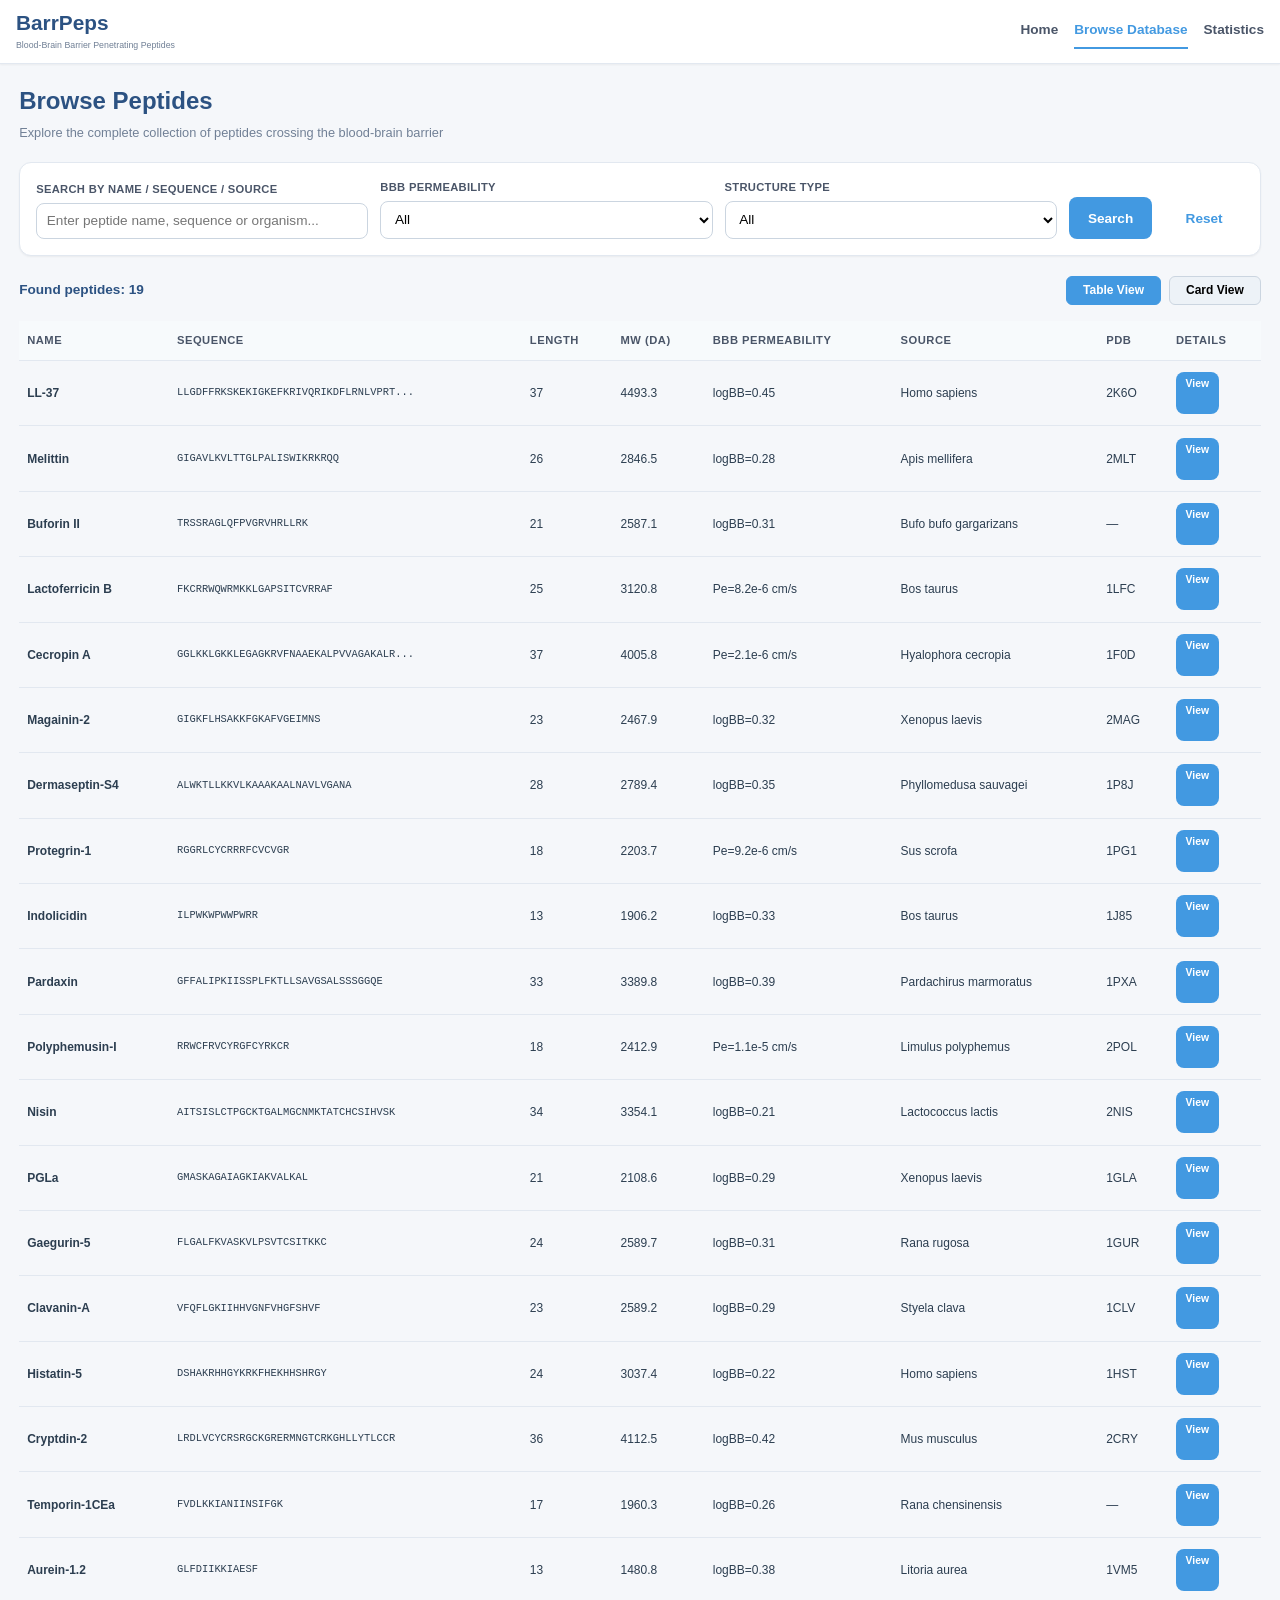
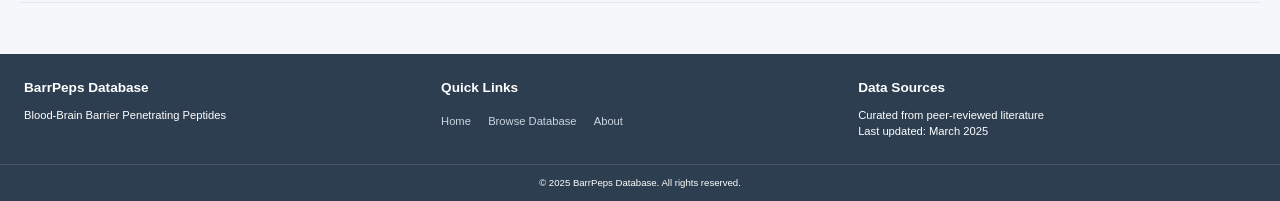
==== commit 38edec7d: "Add files via upload" ====
--- a/browse.html
+++ b/browse.html
@@ -9,10 +9,10 @@
 <body>
     <nav class="navbar">
         <div class="nav-container">
-            <div class="nav-brand">
+            <a href="index.html" class="nav-brand" style="text-decoration: none;">
                 <h1>BarrPeps</h1>
                 <p>Blood-Brain Barrier Penetrating Peptides</p>
-            </div>
+            </a>
             <div class="nav-links">
                 <a href="index.html">Home</a>
                 <a href="browse.html" class="active">Browse Database</a>
@@ -24,7 +24,7 @@
     <main>
         <div class="page-header">
             <h1>Browse Peptides</h1>
-            <p>Explore the complete collection of peptides with anticancer activity and BBB penetration</p>
+            <p>Explore the complete collection of peptides crossing the blood-brain barrier</p>
         </div>
 
         <div class="search-panel">
@@ -34,12 +34,12 @@
                     <input type="text" id="searchInput" placeholder="Enter peptide name, sequence or organism...">
                 </div>
                 <div class="search-group">
-                    <label>Anticancer activity (IC50)</label>
+                    <label>BBB Permeability</label>
                     <select id="activityFilter">
                         <option value="all">All</option>
-                        <option value="high">High (&lt; 10 µM)</option>
-                        <option value="medium">Medium (10-50 µM)</option>
-                        <option value="low">Low (&gt; 50 µM)</option>
+                        <option value="high">High (logBB > 0.3)</option>
+                        <option value="medium">Medium (logBB 0-0.3)</option>
+                        <option value="low">Low (logBB < 0)</option>
                     </select>
                 </div>
                 <div class="search-group">
@@ -86,6 +86,7 @@
                 <h3>Quick Links</h3>
                 <a href="index.html">Home</a>
                 <a href="browse.html">Browse Database</a>
+                <a href="#" onclick="showUnderConstruction()">About</a>
             </div>
             <div class="footer-section">
                 <h3>Data Sources</h3>
--- a/style.css
+++ b/style.css
@@ -12,10 +12,9 @@
     color: #2c3e50;
     line-height: 1.5;
     -webkit-font-smoothing: antialiased;
-    font-size: 1rem;
-}
-
-/* Navigation - Mobile First */
+}
+
+/* Navigation */
 .navbar {
     background: #ffffff;
     box-shadow: 0 1px 2px rgba(0,0,0,0.05);
@@ -28,23 +27,28 @@
 .nav-container {
     max-width: 1400px;
     margin: 0 auto;
-    padding: 0.75rem 1rem;
+    padding: 0.7rem 1rem;
     display: flex;
     justify-content: space-between;
     align-items: center;
-    gap: 0.5rem;
+    gap: 0.75rem;
+}
+
+.nav-brand {
+    cursor: pointer;
 }
 
 .nav-brand h1 {
     color: #2c5282;
-    font-size: 1.25rem;
-    font-weight: 600;
+    font-size: 1.3rem;
+    font-weight: 700;
     line-height: 1.2;
 }
 
 .nav-brand p {
-    font-size: 0.6rem;
+    font-size: 0.55rem;
     color: #718096;
+    margin-top: 0.15rem;
 }
 
 .nav-links {
@@ -55,10 +59,15 @@
 .nav-links a {
     text-decoration: none;
     color: #4a5568;
-    font-weight: 500;
+    font-weight: 600;
     font-size: 0.85rem;
-    padding: 0.25rem 0;
+    padding: 0.4rem 0;
     cursor: pointer;
+    transition: color 0.2s;
+}
+
+.nav-links a:hover {
+    color: #4299e1;
 }
 
 .nav-links a.active {
@@ -70,30 +79,32 @@
 main {
     max-width: 1400px;
     margin: 0 auto;
-    padding: 1rem;
+    padding: 0.8rem;
     min-height: calc(100vh - 280px);
 }
 
 /* Hero Section */
 .hero {
     background: linear-gradient(135deg, #667eea 0%, #764ba2 100%);
-    border-radius: 12px;
+    border-radius: 16px;
     padding: 1.5rem 1rem;
     margin-bottom: 1.5rem;
     text-align: center;
 }
 
 .hero h1 {
-    font-size: 2rem;
+    font-size: 1.8rem;
     margin-bottom: 0.5rem;
     color: white;
+    font-weight: 700;
 }
 
 .hero .tagline {
-    font-size: 1rem;
+    font-size: 0.9rem;
     margin-bottom: 1.25rem;
     opacity: 0.95;
     color: white;
+    line-height: 1.4;
 }
 
 .hero-buttons {
@@ -106,7 +117,7 @@
 /* Buttons */
 .btn-primary, .btn-secondary {
     display: inline-block;
-    padding: 0.6rem 1.25rem;
+    padding: 0.6rem 1.2rem;
     border-radius: 8px;
     text-decoration: none;
     font-weight: 600;
@@ -115,7 +126,7 @@
     cursor: pointer;
     border: none;
     text-align: center;
-    min-height: 40px;
+    min-height: 42px;
 }
 
 .btn-primary {
@@ -145,9 +156,10 @@
 }
 
 .stats-section h2, .about-section h2, .featured-section h2 {
-    font-size: 1.5rem;
+    font-size: 1.3rem;
     margin-bottom: 1rem;
     color: #2c5282;
+    font-weight: 600;
 }
 
 .stats-grid {
@@ -159,14 +171,14 @@
 .stat-card {
     background: white;
     padding: 1rem;
-    border-radius: 10px;
+    border-radius: 12px;
     text-align: center;
     box-shadow: 0 1px 2px rgba(0,0,0,0.05);
     border: 1px solid #e2e8f0;
 }
 
 .stat-number {
-    font-size: 2rem;
+    font-size: 2.2rem;
     font-weight: bold;
     color: #4299e1;
     margin-bottom: 0.25rem;
@@ -177,37 +189,21 @@
     font-size: 0.7rem;
     text-transform: uppercase;
     letter-spacing: 0.5px;
+    font-weight: 600;
 }
 
 /* About Section */
 .about-content {
     background: white;
     padding: 1rem;
-    border-radius: 10px;
+    border-radius: 12px;
     border: 1px solid #e2e8f0;
 }
 
 .about-text p {
     font-size: 0.85rem;
-    margin-bottom: 0.75rem;
+    margin-bottom: 0.5rem;
     line-height: 1.5;
-}
-
-.about-text h3 {
-    margin: 0.75rem 0 0.5rem;
-    color: #2c5282;
-    font-size: 1rem;
-}
-
-.about-text ul {
-    margin-left: 1.25rem;
-    margin-bottom: 0.75rem;
-}
-
-.about-text li {
-    margin-bottom: 0.35rem;
-    font-size: 0.8rem;
-    line-height: 1.4;
 }
 
 /* Peptide Grid */
@@ -221,8 +217,8 @@
 .peptide-card {
     background: white;
     border: 1px solid #e2e8f0;
-    border-radius: 10px;
-    padding: 0.875rem;
+    border-radius: 12px;
+    padding: 1rem;
     text-decoration: none;
     color: inherit;
     display: block;
@@ -243,12 +239,12 @@
 .card-header h3 {
     color: #2c5282;
     font-size: 1rem;
-    font-weight: 600;
+    font-weight: 700;
     word-break: break-word;
 }
 
 .card-content {
-    font-size: 0.85rem;
+    font-size: 0.8rem;
 }
 
 .card-row {
@@ -259,11 +255,12 @@
 }
 
 .card-label {
-    font-weight: 600;
+    font-weight: 700;
     min-width: 85px;
     color: #718096;
-    font-size: 0.7rem;
+    font-size: 0.65rem;
     text-transform: uppercase;
+    letter-spacing: 0.3px;
 }
 
 .card-value {
@@ -276,7 +273,7 @@
 /* Search Panel */
 .search-panel {
     background: white;
-    border-radius: 10px;
+    border-radius: 12px;
     padding: 1rem;
     margin-bottom: 1.25rem;
     box-shadow: 0 1px 2px rgba(0,0,0,0.05);
@@ -295,10 +292,12 @@
 
 .search-group label {
     display: block;
-    margin-bottom: 0.25rem;
-    font-weight: 600;
+    margin-bottom: 0.3rem;
+    font-weight: 700;
     color: #4a5568;
     font-size: 0.7rem;
+    text-transform: uppercase;
+    letter-spacing: 0.3px;
 }
 
 .search-group input, .search-group select {
@@ -311,6 +310,12 @@
     background: white;
 }
 
+.search-group input:focus, .search-group select:focus {
+    outline: none;
+    border-color: #4299e1;
+    box-shadow: 0 0 0 2px rgba(66, 153, 225, 0.1);
+}
+
 .search-buttons {
     display: flex;
     gap: 0.75rem;
@@ -329,7 +334,7 @@
 
 .results-count {
     font-size: 0.85rem;
-    font-weight: 600;
+    font-weight: 700;
     color: #2c5282;
 }
 
@@ -339,13 +344,14 @@
 }
 
 .toggle-btn {
-    padding: 0.4rem 0.9rem;
+    padding: 0.4rem 1rem;
     background: #edf2f7;
     border: 1px solid #cbd5e0;
     border-radius: 6px;
     cursor: pointer;
     font-size: 0.75rem;
-    font-weight: 500;
+    font-weight: 600;
+    transition: all 0.2s;
 }
 
 .toggle-btn.active {
@@ -363,24 +369,24 @@
 
 table {
     width: 100%;
-    min-width: 600px;
+    min-width: 650px;
     border-collapse: collapse;
-    font-size: 0.8rem;
+    font-size: 0.75rem;
 }
 
 th, td {
-    padding: 0.6rem 0.5rem;
+    padding: 0.7rem 0.5rem;
     text-align: left;
     border-bottom: 1px solid #e2e8f0;
 }
 
 th {
     background: #f7fafc;
-    font-weight: 600;
+    font-weight: 700;
     color: #4a5568;
     font-size: 0.7rem;
     text-transform: uppercase;
-    letter-spacing: 0.3px;
+    letter-spacing: 0.5px;
     cursor: pointer;
     white-space: nowrap;
 }
@@ -399,7 +405,7 @@
     padding: 0.2rem 0.5rem;
     border-radius: 4px;
     font-size: 0.65rem;
-    font-weight: 600;
+    font-weight: 700;
     white-space: nowrap;
 }
 
@@ -421,15 +427,21 @@
 /* Structure Viewer */
 .structure-viewer {
     background: #f7fafc;
-    border-radius: 10px;
-    padding: 1rem;
-    margin-bottom: 1.5rem;
+    border-radius: 12px;
+    padding: 0.8rem;
+    margin-bottom: 1.25rem;
+}
+
+.structure-viewer h3 {
+    font-size: 0.9rem;
+    margin-bottom: 0.6rem;
+    color: #2c5282;
 }
 
 .structure-container {
     position: relative;
     width: 100%;
-    height: 300px;
+    height: 260px;
     background: #ffffff;
     border: 1px solid #e2e8f0;
     border-radius: 8px;
@@ -439,13 +451,13 @@
 .structure-controls {
     display: flex;
     gap: 0.5rem;
-    margin-top: 0.75rem;
+    margin-top: 0.6rem;
     justify-content: center;
     flex-wrap: wrap;
 }
 
 .structure-controls button {
-    padding: 0.4rem 0.8rem;
+    padding: 0.35rem 0.7rem;
     background: #4299e1;
     color: white;
     border: none;
@@ -453,7 +465,7 @@
     cursor: pointer;
     font-size: 0.7rem;
     font-weight: 500;
-    min-height: 34px;
+    min-height: 32px;
 }
 
 .structure-controls button:active {
@@ -465,18 +477,17 @@
     background: #2c5282;
 }
 
-/* Hide rotation buttons */
 .structure-controls button[onclick*="rotatePDB"] {
     display: none;
 }
 
 .structure-legend {
     display: flex;
-    gap: 0.75rem;
-    margin-top: 0.75rem;
+    gap: 0.6rem;
+    margin-top: 0.6rem;
     justify-content: center;
     flex-wrap: wrap;
-    font-size: 0.65rem;
+    font-size: 0.6rem;
 }
 
 .legend-item {
@@ -503,36 +514,26 @@
     background: #ed8936;
 }
 
-.legend-color.carbon {
-    background: #808080;
-}
-
-.legend-color.oxygen {
-    background: #ff3333;
-}
-
-.legend-color.nitrogen {
-    background: #3333ff;
-}
-
 .no-structure {
     text-align: center;
-    padding: 2rem;
+    padding: 1.5rem;
     color: #718096;
+    font-size: 0.8rem;
 }
 
 .pdb-info {
     background: #ebf8ff;
-    padding: 0.5rem;
+    padding: 0.4rem;
     border-radius: 6px;
     margin-top: 0.5rem;
-    font-size: 0.7rem;
+    font-size: 0.65rem;
     text-align: center;
 }
 
 .pdb-info a {
     color: #4299e1;
     text-decoration: none;
+    font-weight: 600;
 }
 
 .smiles-container {
@@ -545,16 +546,16 @@
 /* Peptide Detail Page */
 .peptide-detail-container {
     background: white;
-    border-radius: 10px;
+    border-radius: 12px;
     padding: 1rem;
     border: 1px solid #e2e8f0;
 }
 
 .detail-section {
     margin-bottom: 1.25rem;
-    padding: 0.75rem;
+    padding: 0.8rem;
     background: #f7fafc;
-    border-radius: 8px;
+    border-radius: 10px;
     border-left: 3px solid #4299e1;
 }
 
@@ -562,27 +563,34 @@
     color: #2c5282;
     margin-bottom: 0.75rem;
     font-size: 1rem;
+    font-weight: 700;
 }
 
 .detail-row {
-    margin-bottom: 0.5rem;
+    margin-bottom: 0.6rem;
     display: flex;
     flex-direction: column;
     gap: 0.25rem;
 }
 
 .detail-label {
-    font-weight: 600;
+    font-weight: 700;
     color: #4a5568;
-    font-size: 0.75rem;
+    font-size: 0.7rem;
     text-transform: uppercase;
+    letter-spacing: 0.5px;
 }
 
 .detail-value {
     color: #2d3748;
     word-break: break-word;
-    font-size: 0.9rem;
+    font-size: 0.85rem;
     line-height: 1.4;
+}
+
+.detail-value a {
+    color: #4299e1;
+    text-decoration: none;
 }
 
 /* Modal */
@@ -601,7 +609,7 @@
 
 .modal-content {
     background: white;
-    max-width: 450px;
+    max-width: 400px;
     margin: 2rem auto;
     padding: 1.5rem;
     border-radius: 12px;
@@ -612,7 +620,7 @@
     display: flex;
     justify-content: space-between;
     align-items: center;
-    margin-bottom: 1rem;
+    margin-bottom: 0.8rem;
     border-bottom: 2px solid #4299e1;
     padding-bottom: 0.5rem;
 }
@@ -643,6 +651,7 @@
     text-align: center;
     padding: 2rem;
     color: #718096;
+    font-size: 0.85rem;
 }
 
 .spinner {
@@ -652,13 +661,14 @@
     width: 40px;
     height: 40px;
     animation: spin 1s linear infinite;
-    margin: 0 auto 1rem;
+    margin: 0 auto 0.8rem;
 }
 
 .error-message {
     background: #fed7d7;
     color: #742a2a;
-    border-radius: 8px;
+    border-radius: 10px;
+    padding: 1.2rem;
 }
 
 .text-center {
@@ -671,12 +681,13 @@
 
 .page-header h1 {
     color: #2c5282;
-    font-size: 1.6rem;
+    font-size: 1.5rem;
     margin-bottom: 0.25rem;
+    font-weight: 700;
 }
 
 .page-header p {
-    font-size: 0.85rem;
+    font-size: 0.8rem;
     color: #718096;
 }
 
@@ -690,15 +701,16 @@
 .footer-content {
     max-width: 1400px;
     margin: 0 auto;
-    padding: 1.25rem 1rem;
+    padding: 1.2rem 1rem;
     display: grid;
     grid-template-columns: 1fr;
-    gap: 1rem;
+    gap: 1.2rem;
 }
 
 .footer-section h3 {
-    margin-bottom: 0.5rem;
+    margin-bottom: 0.6rem;
     font-size: 0.85rem;
+    font-weight: 700;
 }
 
 .footer-section p, .footer-section a {
@@ -710,8 +722,8 @@
     display: inline-block;
     color: #cbd5e0;
     text-decoration: none;
-    margin-right: 0.75rem;
-    margin-bottom: 0.25rem;
+    margin-right: 0.8rem;
+    margin-bottom: 0.4rem;
     cursor: pointer;
 }
 
@@ -721,9 +733,9 @@
 
 .footer-bottom {
     text-align: center;
-    padding: 0.75rem;
+    padding: 0.7rem;
     border-top: 1px solid #4a5568;
-    font-size: 0.65rem;
+    font-size: 0.6rem;
 }
 
 /* Animations */
@@ -735,7 +747,8 @@
 /* Tablet Styles */
 @media (min-width: 640px) {
     .stats-grid {
-        grid-template-columns: repeat(1, 1fr);
+        max-width: 300px;
+        margin: 0 auto;
     }
     
     .peptide-grid {
@@ -744,31 +757,44 @@
     }
     
     .structure-container {
-        height: 350px;
+        height: 280px;
     }
 }
 
 @media (min-width: 768px) {
+    body {
+        font-size: 1rem;
+    }
+    
     main {
-        padding: 1.5rem;
+        padding: 1.2rem;
     }
     
     .hero {
-        padding: 2rem;
+        padding: 2rem 1.5rem;
+        margin-bottom: 2rem;
     }
     
     .hero h1 {
+        font-size: 2.2rem;
+    }
+    
+    .hero .tagline {
+        font-size: 1rem;
+        margin-bottom: 1.5rem;
+    }
+    
+    .stats-section h2, .about-section h2, .featured-section h2 {
+        font-size: 1.5rem;
+        margin-bottom: 1.25rem;
+    }
+    
+    .stat-number {
         font-size: 2.5rem;
     }
     
-    .hero .tagline {
-        font-size: 1.1rem;
-    }
-    
-    .stats-grid {
-        grid-template-columns: repeat(1, 1fr);
-        max-width: 300px;
-        margin: 0 auto;
+    .about-text p {
+        font-size: 0.95rem;
     }
     
     .search-row {
@@ -786,7 +812,7 @@
     
     .detail-row {
         flex-direction: row;
-        gap: 0.75rem;
+        gap: 0.8rem;
     }
     
     .detail-label {
@@ -794,27 +820,51 @@
         flex-shrink: 0;
     }
     
+    .detail-value {
+        font-size: 0.95rem;
+    }
+    
     .footer-content {
         grid-template-columns: repeat(3, 1fr);
         padding: 1.5rem;
     }
+    
+    .structure-container {
+        height: 300px;
+    }
 }
 
 /* Desktop Styles */
 @media (min-width: 1024px) {
+    .hero h1 {
+        font-size: 2.5rem;
+    }
+    
+    .hero .tagline {
+        font-size: 1.1rem;
+    }
+    
     .peptide-grid {
         grid-template-columns: repeat(3, 1fr);
         gap: 1.5rem;
     }
     
+    .stat-number {
+        font-size: 2.8rem;
+    }
+    
     .structure-container {
-        height: 450px;
+        height: 320px;
     }
 }
 
 @media (min-width: 1280px) {
     .peptide-grid {
         grid-template-columns: repeat(4, 1fr);
+    }
+    
+    .structure-container {
+        height: 340px;
     }
 }
 
@@ -826,7 +876,8 @@
     .toggle-btn,
     .structure-controls button,
     .peptide-card,
-    .nav-links a {
+    .nav-links a,
+    .nav-brand {
         -webkit-tap-highlight-color: transparent;
     }
     
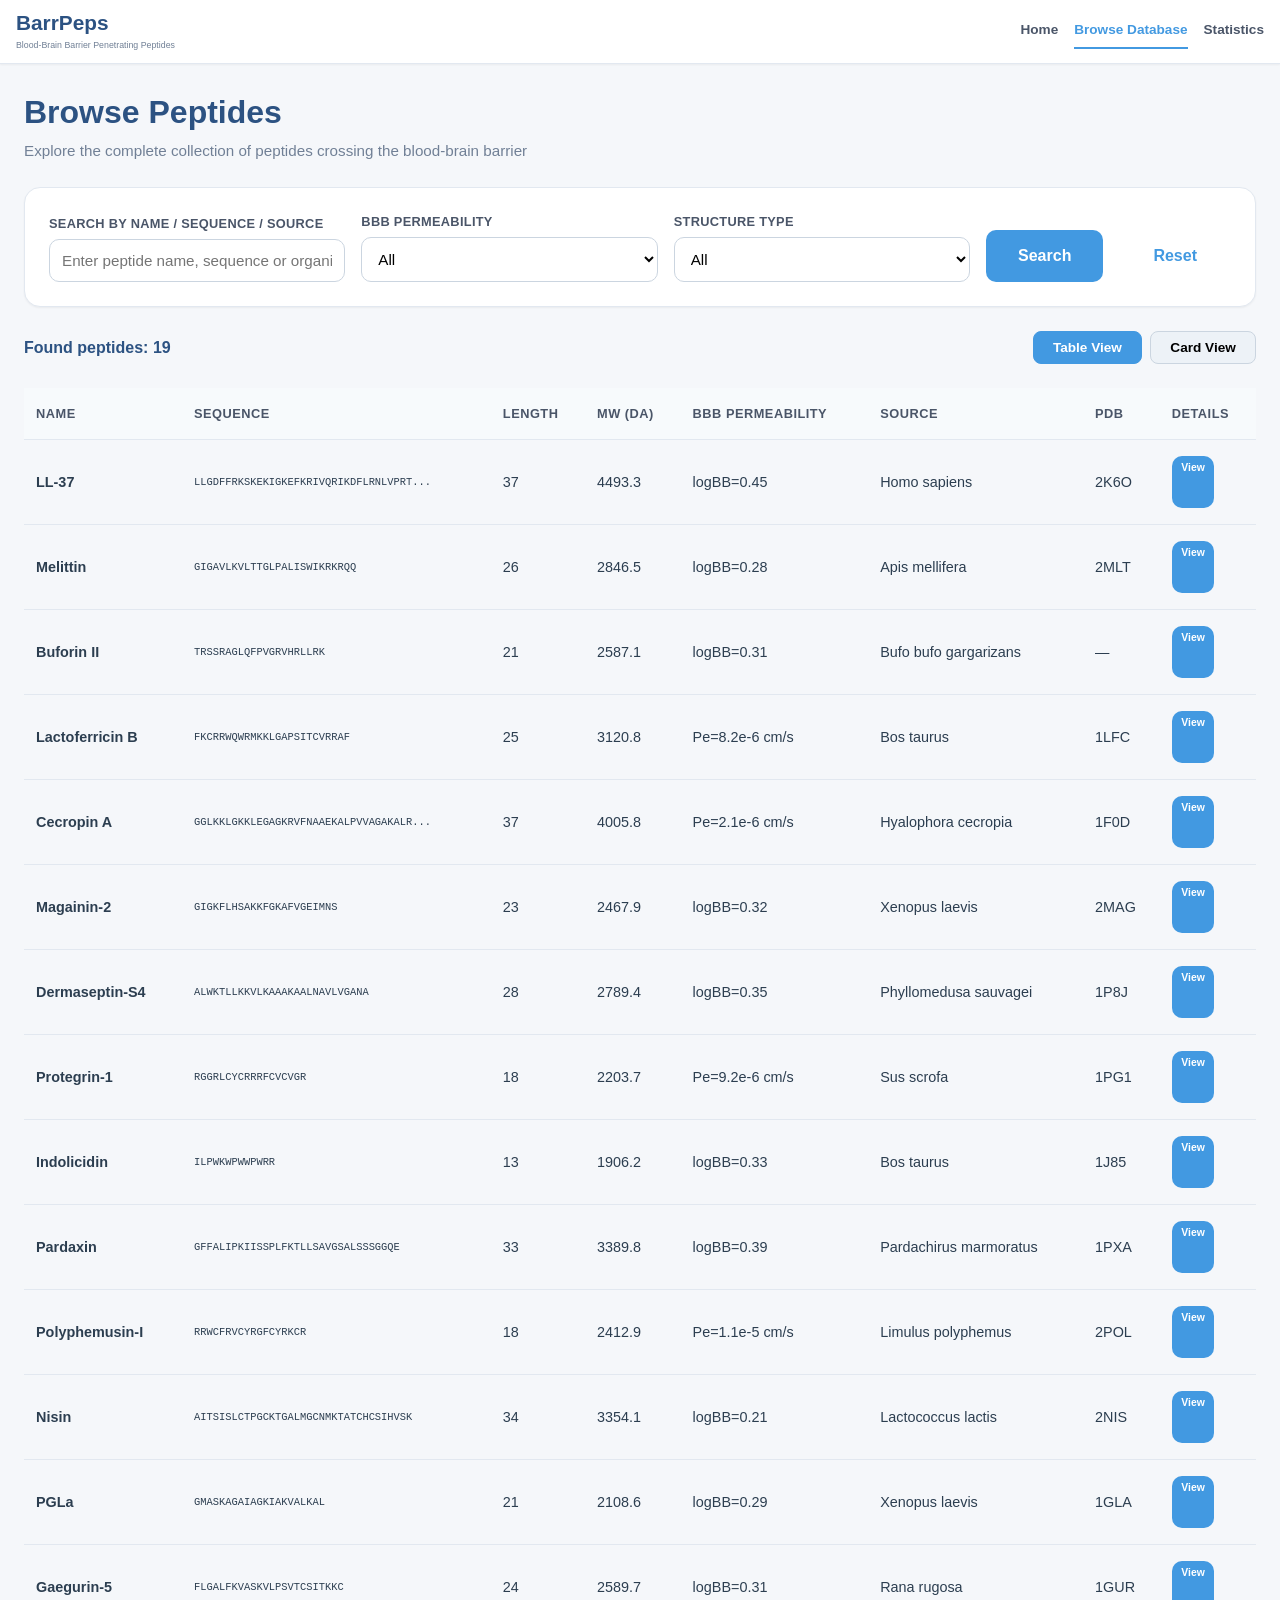
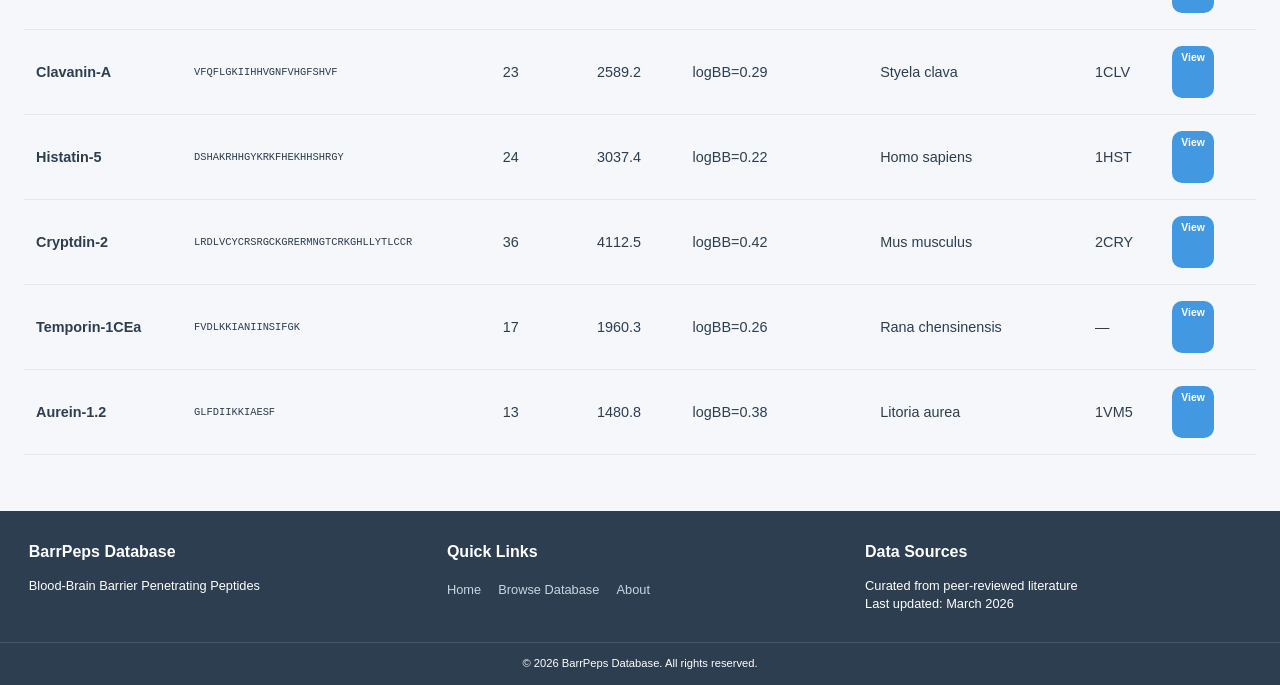
==== commit abeec8f9: "Add files via upload" ====
--- a/browse.html
+++ b/browse.html
@@ -91,11 +91,11 @@
             <div class="footer-section">
                 <h3>Data Sources</h3>
                 <p>Curated from peer-reviewed literature</p>
-                <p>Last updated: March 2025</p>
+                <p>Last updated: March 2026</p>
             </div>
         </div>
         <div class="footer-bottom">
-            <p>&copy; 2025 BarrPeps Database. All rights reserved.</p>
+            <p>&copy; 2026 BarrPeps Database. All rights reserved.</p>
         </div>
     </footer>
 
@@ -114,4 +114,4 @@
 
     <script src="script.js"></script>
 </body>
-</html>+</html>
--- a/style.css
+++ b/style.css
@@ -744,7 +744,11 @@
     100% { transform: rotate(360deg); }
 }
 
-/* Tablet Styles */
+/* ============================================ */
+/* DESKTOP STYLES - LARGER ELEMENTS */
+/* ============================================ */
+
+/* Tablet Styles (640px and up) */
 @media (min-width: 640px) {
     .stats-grid {
         max-width: 300px;
@@ -761,110 +765,307 @@
     }
 }
 
+/* Desktop Styles (768px and up) - INCREASED SIZES */
 @media (min-width: 768px) {
     body {
         font-size: 1rem;
     }
     
     main {
-        padding: 1.2rem;
+        padding: 1.5rem;
     }
     
     .hero {
-        padding: 2rem 1.5rem;
-        margin-bottom: 2rem;
+        padding: 2.5rem 2rem;
+        margin-bottom: 2.5rem;
+        border-radius: 20px;
     }
     
     .hero h1 {
-        font-size: 2.2rem;
+        font-size: 2.8rem;
+        margin-bottom: 0.75rem;
     }
     
     .hero .tagline {
+        font-size: 1.2rem;
+        margin-bottom: 1.75rem;
+    }
+    
+    .hero-buttons {
+        gap: 1rem;
+    }
+    
+    .btn-primary, .btn-secondary {
+        padding: 0.9rem 2rem;
         font-size: 1rem;
+        border-radius: 10px;
+        min-height: 52px;
+    }
+    
+    .stats-section h2, .about-section h2, .featured-section h2 {
+        font-size: 1.8rem;
         margin-bottom: 1.5rem;
     }
     
-    .stats-section h2, .about-section h2, .featured-section h2 {
-        font-size: 1.5rem;
-        margin-bottom: 1.25rem;
+    .stat-card {
+        padding: 1.5rem;
+        border-radius: 16px;
     }
     
     .stat-number {
-        font-size: 2.5rem;
+        font-size: 3rem;
+    }
+    
+    .stat-label {
+        font-size: 0.85rem;
+    }
+    
+    .about-content {
+        padding: 1.5rem;
+        border-radius: 16px;
     }
     
     .about-text p {
-        font-size: 0.95rem;
+        font-size: 1rem;
+        line-height: 1.6;
+    }
+    
+    .peptide-grid {
+        gap: 1.5rem;
+    }
+    
+    .peptide-card {
+        padding: 1.25rem;
+        border-radius: 16px;
+    }
+    
+    .card-header h3 {
+        font-size: 1.2rem;
+    }
+    
+    .card-content {
+        font-size: 0.9rem;
+    }
+    
+    .card-label {
+        min-width: 100px;
+        font-size: 0.75rem;
+    }
+    
+    .card-value {
+        font-size: 0.85rem;
+    }
+    
+    .search-panel {
+        padding: 1.5rem;
+        border-radius: 16px;
+        margin-bottom: 1.5rem;
     }
     
     .search-row {
         flex-direction: row;
         align-items: flex-end;
+        gap: 1rem;
     }
     
     .search-group {
         flex: 1;
     }
     
+    .search-group label {
+        font-size: 0.8rem;
+        margin-bottom: 0.4rem;
+    }
+    
+    .search-group input, .search-group select {
+        padding: 0.75rem;
+        font-size: 0.95rem;
+        border-radius: 10px;
+    }
+    
     .search-buttons {
         margin-top: 0;
+        gap: 1rem;
+    }
+    
+    .results-header {
+        margin-bottom: 1.5rem;
+    }
+    
+    .results-count {
+        font-size: 1rem;
+    }
+    
+    .toggle-btn {
+        padding: 0.5rem 1.2rem;
+        font-size: 0.85rem;
+        border-radius: 8px;
+    }
+    
+    table {
+        font-size: 0.9rem;
+        min-width: 800px;
+    }
+    
+    th, td {
+        padding: 1rem 0.75rem;
+    }
+    
+    th {
+        font-size: 0.8rem;
+    }
+    
+    .badge {
+        padding: 0.3rem 0.7rem;
+        font-size: 0.75rem;
+    }
+    
+    .structure-viewer {
+        padding: 1rem;
+        margin-bottom: 1.5rem;
+    }
+    
+    .structure-viewer h3 {
+        font-size: 1rem;
+        margin-bottom: 0.75rem;
+    }
+    
+    .structure-container {
+        height: 320px;
+        border-radius: 10px;
+    }
+    
+    .structure-controls button {
+        padding: 0.5rem 1rem;
+        font-size: 0.8rem;
+        min-height: 38px;
+        border-radius: 8px;
+    }
+    
+    .structure-legend {
+        font-size: 0.7rem;
+        gap: 1rem;
+    }
+    
+    .peptide-detail-container {
+        padding: 1.5rem;
+        border-radius: 16px;
+    }
+    
+    .detail-section {
+        padding: 1rem;
+        margin-bottom: 1.5rem;
+        border-radius: 12px;
+        border-left-width: 4px;
+    }
+    
+    .detail-section h3 {
+        font-size: 1.2rem;
+        margin-bottom: 1rem;
     }
     
     .detail-row {
         flex-direction: row;
-        gap: 0.8rem;
+        gap: 1rem;
+        margin-bottom: 0.75rem;
     }
     
     .detail-label {
-        width: 150px;
+        width: 160px;
         flex-shrink: 0;
+        font-size: 0.8rem;
     }
     
     .detail-value {
+        font-size: 1rem;
+    }
+    
+    .page-header {
+        margin-bottom: 1.5rem;
+    }
+    
+    .page-header h1 {
+        font-size: 2rem;
+    }
+    
+    .page-header p {
         font-size: 0.95rem;
     }
     
     .footer-content {
         grid-template-columns: repeat(3, 1fr);
-        padding: 1.5rem;
-    }
-    
-    .structure-container {
-        height: 300px;
-    }
-}
-
-/* Desktop Styles */
+        padding: 1.8rem;
+        gap: 2rem;
+    }
+    
+    .footer-section h3 {
+        font-size: 1rem;
+        margin-bottom: 0.8rem;
+    }
+    
+    .footer-section p, .footer-section a {
+        font-size: 0.8rem;
+    }
+    
+    .footer-bottom {
+        padding: 0.8rem;
+        font-size: 0.7rem;
+    }
+}
+
+/* Large Desktop Styles (1024px and up) */
 @media (min-width: 1024px) {
+    .hero {
+        padding: 3rem 2rem;
+    }
+    
     .hero h1 {
-        font-size: 2.5rem;
+        font-size: 3.2rem;
     }
     
     .hero .tagline {
-        font-size: 1.1rem;
+        font-size: 1.3rem;
     }
     
     .peptide-grid {
         grid-template-columns: repeat(3, 1fr);
-        gap: 1.5rem;
+        gap: 1.75rem;
     }
     
     .stat-number {
-        font-size: 2.8rem;
+        font-size: 3.5rem;
     }
     
     .structure-container {
-        height: 320px;
-    }
-}
-
+        height: 340px;
+    }
+    
+    .detail-label {
+        width: 180px;
+    }
+}
+
+/* Extra Large Desktop Styles (1280px and up) */
 @media (min-width: 1280px) {
     .peptide-grid {
         grid-template-columns: repeat(4, 1fr);
+        gap: 2rem;
+    }
+    
+    .hero h1 {
+        font-size: 3.5rem;
+    }
+    
+    .hero .tagline {
+        font-size: 1.4rem;
     }
     
     .structure-container {
-        height: 340px;
+        height: 360px;
+    }
+    
+    .detail-label {
+        width: 200px;
     }
 }
 
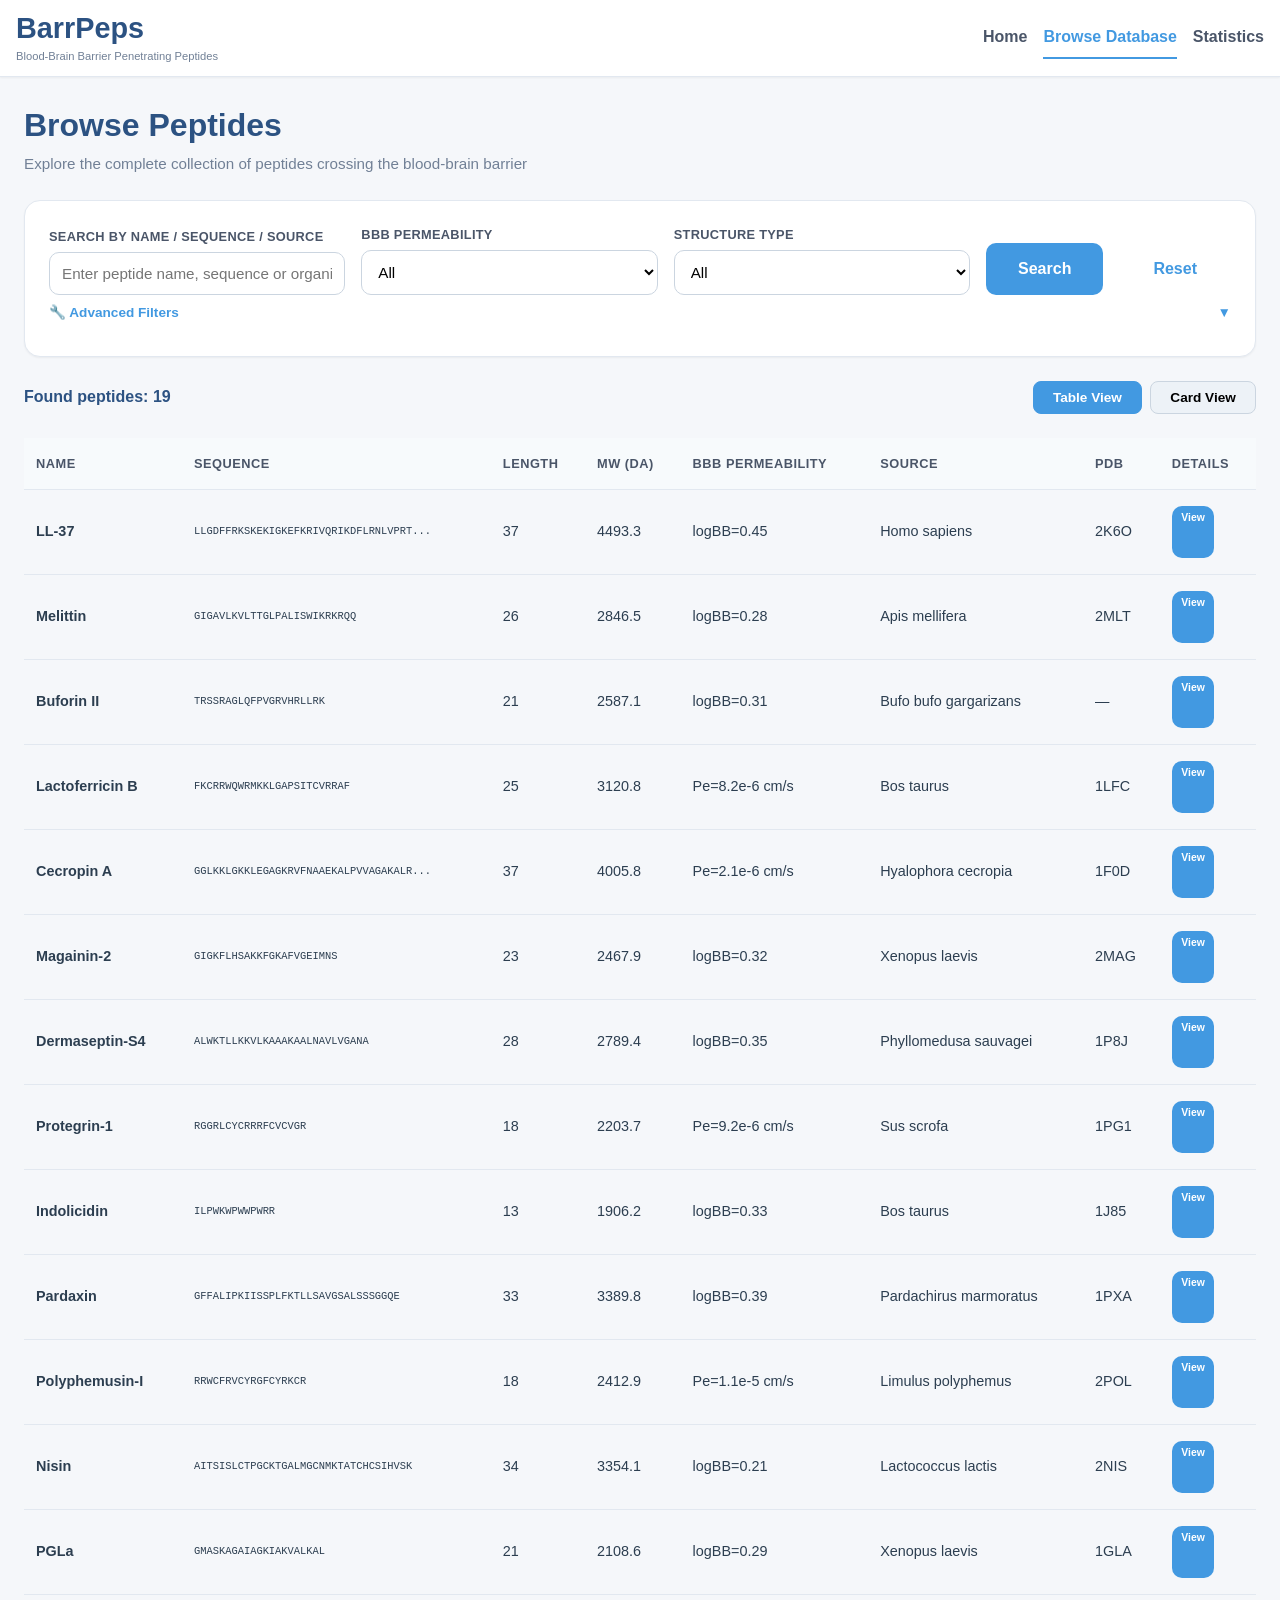
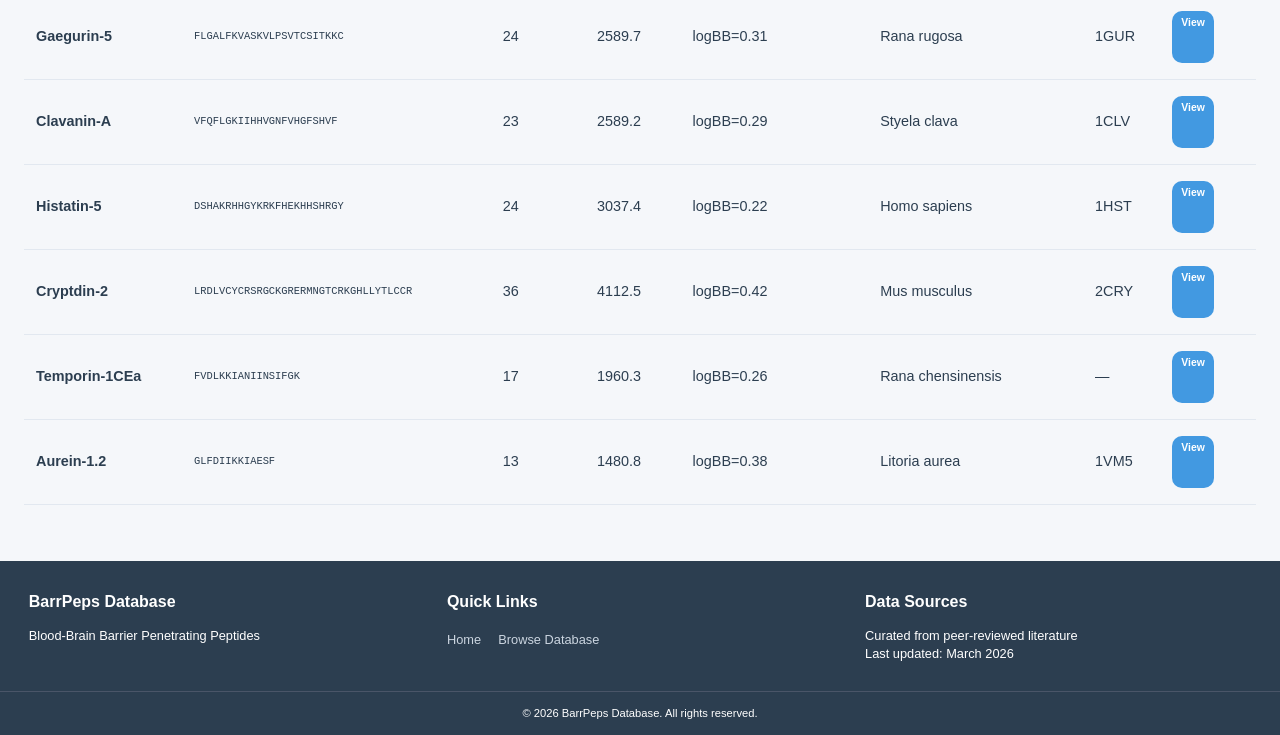
==== commit fc776288: "Add files via upload" ====
--- a/browse.html
+++ b/browse.html
@@ -5,6 +5,158 @@
     <meta name="viewport" content="width=device-width, initial-scale=1.0, viewport-fit=cover">
     <title>Browse Peptides - BarrPeps Database</title>
     <link rel="stylesheet" href="style.css">
+    <style>
+        /* Advanced Filter Panel Styles */
+        .advanced-filters {
+            background: #f7fafc;
+            border-radius: 12px;
+            padding: 1rem;
+            margin-top: 1rem;
+            border: 1px solid #e2e8f0;
+            display: none;
+        }
+        
+        .advanced-filters.show {
+            display: block;
+        }
+        
+        .filter-toggle {
+            display: flex;
+            justify-content: space-between;
+            align-items: center;
+            cursor: pointer;
+            padding: 0.5rem 0;
+            color: #4299e1;
+            font-weight: 600;
+            font-size: 0.85rem;
+        }
+        
+        .filter-toggle:hover {
+            color: #2c5282;
+        }
+        
+        .filter-toggle .arrow {
+            transition: transform 0.2s;
+        }
+        
+        .filter-toggle .arrow.rotated {
+            transform: rotate(180deg);
+        }
+        
+        .filter-group {
+            margin-bottom: 1rem;
+        }
+        
+        .filter-group label {
+            display: block;
+            margin-bottom: 0.3rem;
+            font-weight: 700;
+            color: #4a5568;
+            font-size: 0.7rem;
+            text-transform: uppercase;
+            letter-spacing: 0.3px;
+        }
+        
+        .filter-group input, .filter-group select {
+            width: 100%;
+            padding: 0.6rem;
+            border: 1px solid #cbd5e0;
+            border-radius: 8px;
+            font-size: 0.85rem;
+            font-family: inherit;
+            background: white;
+        }
+        
+        .range-inputs {
+            display: flex;
+            gap: 0.5rem;
+        }
+        
+        .range-inputs input {
+            width: 50%;
+        }
+        
+        .checkbox-group {
+            display: flex;
+            flex-wrap: wrap;
+            gap: 0.75rem;
+            margin-top: 0.3rem;
+        }
+        
+        .checkbox-group label {
+            display: flex;
+            align-items: center;
+            gap: 0.3rem;
+            font-weight: normal;
+            text-transform: none;
+            font-size: 0.8rem;
+            cursor: pointer;
+        }
+        
+        .checkbox-group input {
+            width: auto;
+            margin-right: 0.25rem;
+        }
+        
+        .amino-acid-selector {
+            display: flex;
+            flex-wrap: wrap;
+            gap: 0.4rem;
+            margin-top: 0.3rem;
+        }
+        
+        .aa-btn {
+            width: 32px;
+            height: 32px;
+            border-radius: 6px;
+            border: 1px solid #cbd5e0;
+            background: white;
+            cursor: pointer;
+            font-weight: 600;
+            font-size: 0.8rem;
+            transition: all 0.2s;
+        }
+        
+        .aa-btn.selected {
+            background: #4299e1;
+            color: white;
+            border-color: #4299e1;
+        }
+        
+        .aa-btn:hover {
+            background: #e2e8f0;
+        }
+        
+        .filter-actions {
+            display: flex;
+            gap: 0.75rem;
+            margin-top: 1rem;
+            padding-top: 0.5rem;
+            border-top: 1px solid #e2e8f0;
+        }
+        
+        @media (min-width: 768px) {
+            .advanced-filters {
+                padding: 1.5rem;
+            }
+            
+            .filter-group label {
+                font-size: 0.8rem;
+                margin-bottom: 0.5rem;
+            }
+            
+            .filter-group input, .filter-group select {
+                padding: 0.75rem;
+                font-size: 0.9rem;
+            }
+            
+            .aa-btn {
+                width: 36px;
+                height: 36px;
+                font-size: 0.85rem;
+            }
+        }
+    </style>
 </head>
 <body>
     <nav class="navbar">
@@ -58,6 +210,109 @@
                     <button class="btn-secondary" onclick="resetFilters()">Reset</button>
                 </div>
             </div>
+            
+            <div class="filter-toggle" onclick="toggleAdvancedFilters()">
+                <span>🔧 Advanced Filters</span>
+                <span class="arrow">▼</span>
+            </div>
+            
+            <div id="advancedFilters" class="advanced-filters">
+                <div class="filter-group">
+                    <label>📏 Peptide Length Range (aa)</label>
+                    <div class="range-inputs">
+                        <input type="number" id="lengthMin" placeholder="Min" value="0">
+                        <input type="number" id="lengthMax" placeholder="Max" value="100">
+                    </div>
+                </div>
+                
+                <div class="filter-group">
+                    <label>🧬 Required Amino Acids (select one or more)</label>
+                    <div class="amino-acid-selector" id="aaSelector">
+                        <button type="button" class="aa-btn" data-aa="A">A</button>
+                        <button type="button" class="aa-btn" data-aa="R">R</button>
+                        <button type="button" class="aa-btn" data-aa="N">N</button>
+                        <button type="button" class="aa-btn" data-aa="D">D</button>
+                        <button type="button" class="aa-btn" data-aa="C">C</button>
+                        <button type="button" class="aa-btn" data-aa="Q">Q</button>
+                        <button type="button" class="aa-btn" data-aa="E">E</button>
+                        <button type="button" class="aa-btn" data-aa="G">G</button>
+                        <button type="button" class="aa-btn" data-aa="H">H</button>
+                        <button type="button" class="aa-btn" data-aa="I">I</button>
+                        <button type="button" class="aa-btn" data-aa="L">L</button>
+                        <button type="button" class="aa-btn" data-aa="K">K</button>
+                        <button type="button" class="aa-btn" data-aa="M">M</button>
+                        <button type="button" class="aa-btn" data-aa="F">F</button>
+                        <button type="button" class="aa-btn" data-aa="P">P</button>
+                        <button type="button" class="aa-btn" data-aa="S">S</button>
+                        <button type="button" class="aa-btn" data-aa="T">T</button>
+                        <button type="button" class="aa-btn" data-aa="W">W</button>
+                        <button type="button" class="aa-btn" data-aa="Y">Y</button>
+                        <button type="button" class="aa-btn" data-aa="V">V</button>
+                    </div>
+                </div>
+                
+                <div class="filter-group">
+                    <label>🔬 Structure Type</label>
+                    <select id="structureTypeAdvanced">
+                        <option value="all">All</option>
+                        <option value="alpha-helix">Alpha-helix</option>
+                        <option value="beta-sheet">Beta-sheet</option>
+                        <option value="random-coil">Random coil</option>
+                        <option value="extended">Extended</option>
+                        <option value="lantibiotic">Lantibiotic</option>
+                    </select>
+                </div>
+                
+                <div class="filter-group">
+                    <label>📁 PDB Availability</label>
+                    <select id="pdbFilter">
+                        <option value="all">All</option>
+                        <option value="yes">Has PDB structure</option>
+                        <option value="no">No PDB structure</option>
+                    </select>
+                </div>
+                
+                <div class="filter-group">
+                    <label>🚚 Transport Type</label>
+                    <select id="transportFilter">
+                        <option value="all">All</option>
+                        <option value="penetration">Direct Penetration (Cell Penetrating Peptides)</option>
+                        <option value="physical">Physical Techniques</option>
+                        <option value="lipid">Transport Across Lipid Bilayer (Liposomal-drug delivery)</option>
+                        <option value="endosomal">Membrane Fusion (The Endosomal Pathway)</option>
+                        <option value="carrier">Trans-Membrane Transporter Proteins (Solute Carriers)</option>
+                        <option value="receptor">Receptor-mediated</option>
+                        <option value="passive">Passive Diffusion</option>
+                    </select>
+                </div>
+                
+                <div class="filter-group">
+                    <label>⚙️ Modifications</label>
+                    <div class="checkbox-group">
+                        <label><input type="checkbox" id="modAmidation"> Amidation (C-terminal)</label>
+                        <label><input type="checkbox" id="modAcylation"> Acylation (N-terminal)</label>
+                        <label><input type="checkbox" id="modCyclization"> Cyclization</label>
+                        <label><input type="checkbox" id="modGlycosylation"> Glycosylation</label>
+                        <label><input type="checkbox" id="modPhosphorylation"> Phosphorylation</label>
+                    </div>
+                </div>
+                
+                <div class="filter-group">
+                    <label>🧪 Model</label>
+                    <select id="modelFilter">
+                        <option value="all">All</option>
+                        <option value="in vitro">In vitro</option>
+                        <option value="in vivo">In vivo</option>
+                        <option value="in silico">In silico</option>
+                        <option value="ex vivo">Ex vivo</option>
+                    </select>
+                </div>
+                
+                <div class="filter-actions">
+                    <button class="btn-secondary" onclick="applyAdvancedFilters()">Apply Filters</button>
+                    <button class="btn-secondary" onclick="clearAdvancedFilters()">Clear Advanced Filters</button>
+                </div>
+            </div>
         </div>
 
         <div class="results-header">
@@ -86,7 +341,6 @@
                 <h3>Quick Links</h3>
                 <a href="index.html">Home</a>
                 <a href="browse.html">Browse Database</a>
-                <a href="#" onclick="showUnderConstruction()">About</a>
             </div>
             <div class="footer-section">
                 <h3>Data Sources</h3>
@@ -114,4 +368,4 @@
 
     <script src="script.js"></script>
 </body>
-</html>
+</html>
--- a/style.css
+++ b/style.css
@@ -483,35 +483,44 @@
 
 .structure-legend {
     display: flex;
-    gap: 0.6rem;
+    gap: 1rem;
     margin-top: 0.6rem;
     justify-content: center;
     flex-wrap: wrap;
-    font-size: 0.6rem;
+    font-size: 0.65rem;
 }
 
 .legend-item {
     display: flex;
     align-items: center;
-    gap: 0.25rem;
+    gap: 0.35rem;
 }
 
 .legend-color {
-    width: 10px;
-    height: 10px;
-    border-radius: 2px;
-}
-
-.legend-color.alpha {
-    background: #4299e1;
-}
-
-.legend-color.beta {
-    background: #48bb78;
-}
-
-.legend-color.coil {
-    background: #ed8936;
+    width: 14px;
+    height: 14px;
+    border-radius: 50%;
+}
+
+.legend-color.carbon {
+    background: #808080;
+}
+
+.legend-color.oxygen {
+    background: #ff3333;
+}
+
+.legend-color.nitrogen {
+    background: #3333ff;
+}
+
+.legend-color.sulfur {
+    background: #ffcc00;
+}
+
+.legend-color.hydrogen {
+    background: #ffffff;
+    border: 1px solid #cbd5e0;
 }
 
 .no-structure {
@@ -775,6 +784,20 @@
         padding: 1.5rem;
     }
     
+    /* Larger header for desktop */
+    .nav-brand h1 {
+        font-size: 1.8rem;
+    }
+    
+    .nav-brand p {
+        font-size: 0.7rem;
+    }
+    
+    .nav-links a {
+        font-size: 1rem;
+        padding: 0.5rem 0;
+    }
+    
     .hero {
         padding: 2.5rem 2rem;
         margin-bottom: 2.5rem;
@@ -943,8 +966,13 @@
     }
     
     .structure-legend {
-        font-size: 0.7rem;
-        gap: 1rem;
+        font-size: 0.75rem;
+        gap: 1.2rem;
+    }
+    
+    .legend-color {
+        width: 16px;
+        height: 16px;
     }
     
     .peptide-detail-container {
@@ -980,6 +1008,11 @@
         font-size: 1rem;
     }
     
+    /* Larger sequence font for desktop */
+    .detail-value[style*="font-family: monospace"] {
+        font-size: 0.9rem !important;
+    }
+    
     .page-header {
         margin-bottom: 1.5rem;
     }
@@ -1042,6 +1075,10 @@
     
     .detail-label {
         width: 180px;
+    }
+    
+    .detail-value[style*="font-family: monospace"] {
+        font-size: 1rem !important;
     }
 }
 
@@ -1066,6 +1103,10 @@
     
     .detail-label {
         width: 200px;
+    }
+    
+    .detail-value[style*="font-family: monospace"] {
+        font-size: 1.1rem !important;
     }
 }
 
@@ -1105,4 +1146,4 @@
     .peptide-card {
         break-inside: avoid;
     }
-}+}
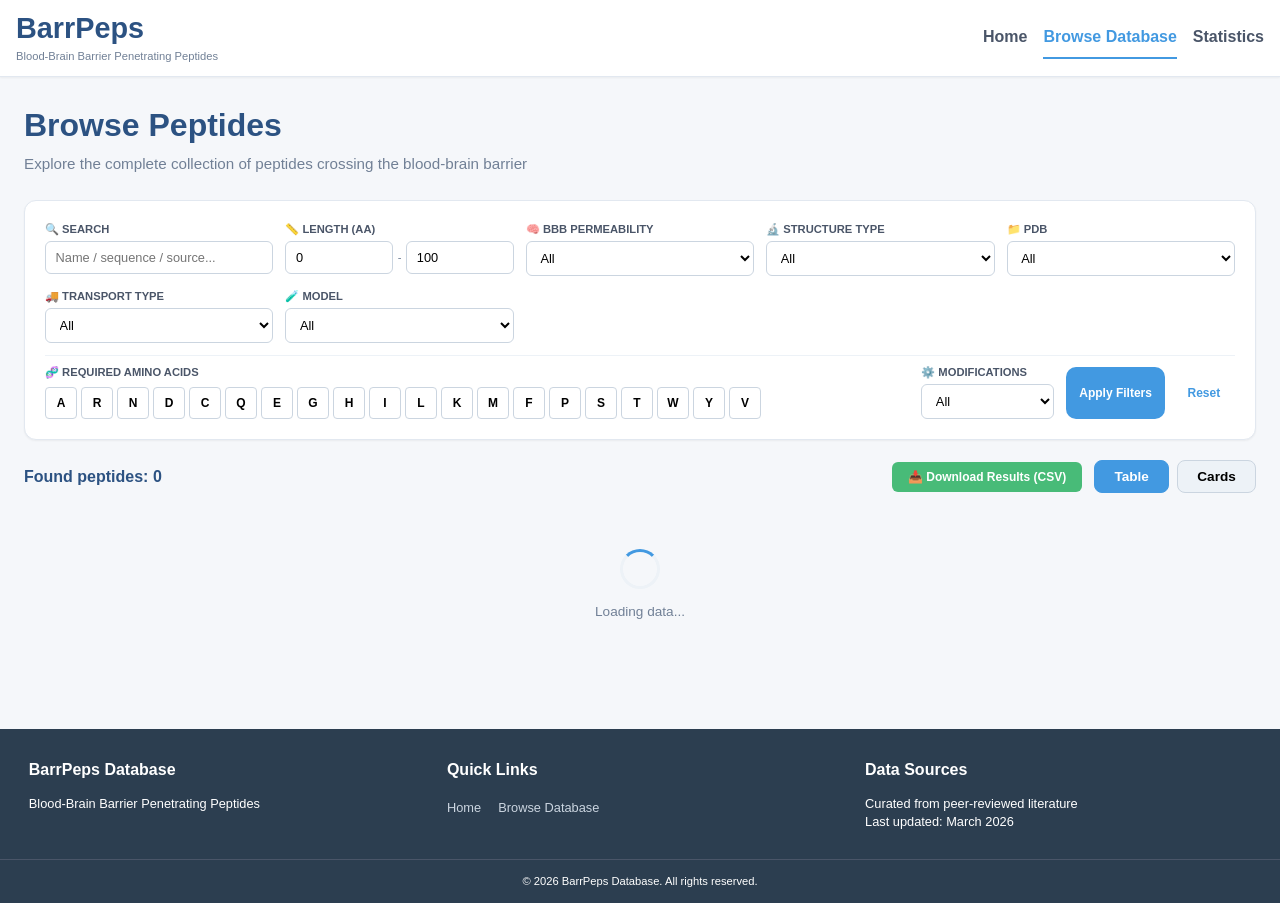
==== commit 85e0d210: "Add files via upload" ====
--- a/browse.html
+++ b/browse.html
@@ -6,154 +6,145 @@
     <title>Browse Peptides - BarrPeps Database</title>
     <link rel="stylesheet" href="style.css">
     <style>
-        /* Advanced Filter Panel Styles */
-        .advanced-filters {
-            background: #f7fafc;
+        /* Compact Filters Panel */
+        .filters-panel {
+            background: white;
             border-radius: 12px;
             padding: 1rem;
-            margin-top: 1rem;
+            margin-bottom: 1.25rem;
+            box-shadow: 0 1px 2px rgba(0,0,0,0.05);
             border: 1px solid #e2e8f0;
-            display: none;
-        }
-        
-        .advanced-filters.show {
-            display: block;
-        }
-        
-        .filter-toggle {
-            display: flex;
-            justify-content: space-between;
-            align-items: center;
-            cursor: pointer;
-            padding: 0.5rem 0;
-            color: #4299e1;
-            font-weight: 600;
-            font-size: 0.85rem;
-        }
-        
-        .filter-toggle:hover {
-            color: #2c5282;
-        }
-        
-        .filter-toggle .arrow {
-            transition: transform 0.2s;
-        }
-        
-        .filter-toggle .arrow.rotated {
-            transform: rotate(180deg);
-        }
-        
-        .filter-group {
-            margin-bottom: 1rem;
-        }
-        
-        .filter-group label {
-            display: block;
-            margin-bottom: 0.3rem;
+        }
+        
+        .filters-grid {
+            display: grid;
+            grid-template-columns: repeat(auto-fit, minmax(200px, 1fr));
+            gap: 0.75rem;
+            margin-bottom: 0.75rem;
+        }
+        
+        .filter-field {
+            display: flex;
+            flex-direction: column;
+        }
+        
+        .filter-field label {
+            font-size: 0.65rem;
             font-weight: 700;
             color: #4a5568;
+            text-transform: uppercase;
+            margin-bottom: 0.2rem;
+        }
+        
+        .filter-field input, .filter-field select {
+            padding: 0.4rem 0.5rem;
+            border: 1px solid #cbd5e0;
+            border-radius: 6px;
+            font-size: 0.75rem;
+            background: white;
+        }
+        
+        .range-group {
+            display: flex;
+            gap: 0.3rem;
+            align-items: center;
+        }
+        
+        .range-group input {
+            width: 100%;
+        }
+        
+        .range-group span {
             font-size: 0.7rem;
-            text-transform: uppercase;
-            letter-spacing: 0.3px;
-        }
-        
-        .filter-group input, .filter-group select {
-            width: 100%;
-            padding: 0.6rem;
-            border: 1px solid #cbd5e0;
-            border-radius: 8px;
-            font-size: 0.85rem;
-            font-family: inherit;
-            background: white;
-        }
-        
-        .range-inputs {
-            display: flex;
-            gap: 0.5rem;
-        }
-        
-        .range-inputs input {
-            width: 50%;
-        }
-        
-        .checkbox-group {
+            color: #718096;
+        }
+        
+        .aa-compact {
             display: flex;
             flex-wrap: wrap;
-            gap: 0.75rem;
-            margin-top: 0.3rem;
-        }
-        
-        .checkbox-group label {
-            display: flex;
-            align-items: center;
-            gap: 0.3rem;
-            font-weight: normal;
-            text-transform: none;
-            font-size: 0.8rem;
-            cursor: pointer;
-        }
-        
-        .checkbox-group input {
-            width: auto;
-            margin-right: 0.25rem;
-        }
-        
-        .amino-acid-selector {
-            display: flex;
-            flex-wrap: wrap;
-            gap: 0.4rem;
-            margin-top: 0.3rem;
-        }
-        
-        .aa-btn {
-            width: 32px;
-            height: 32px;
-            border-radius: 6px;
+            gap: 0.25rem;
+            margin-top: 0.2rem;
+        }
+        
+        .aa-btn-compact {
+            width: 28px;
+            height: 28px;
+            border-radius: 4px;
             border: 1px solid #cbd5e0;
             background: white;
             cursor: pointer;
             font-weight: 600;
-            font-size: 0.8rem;
+            font-size: 0.7rem;
             transition: all 0.2s;
         }
         
-        .aa-btn.selected {
+        .aa-btn-compact.selected {
             background: #4299e1;
             color: white;
             border-color: #4299e1;
         }
         
-        .aa-btn:hover {
-            background: #e2e8f0;
+        .filter-row {
+            display: flex;
+            flex-wrap: wrap;
+            gap: 0.75rem;
+            align-items: flex-end;
+            margin-top: 0.5rem;
+            padding-top: 0.5rem;
+            border-top: 1px solid #edf2f7;
         }
         
         .filter-actions {
             display: flex;
+            gap: 0.5rem;
+            flex-wrap: wrap;
+        }
+        
+        .results-actions {
+            display: flex;
             gap: 0.75rem;
-            margin-top: 1rem;
-            padding-top: 0.5rem;
-            border-top: 1px solid #e2e8f0;
+            align-items: center;
+        }
+        
+        .download-btn {
+            background: #48bb78;
+            color: white;
+            border: none;
+            padding: 0.4rem 0.8rem;
+            border-radius: 6px;
+            font-size: 0.7rem;
+            font-weight: 600;
+            cursor: pointer;
+            transition: all 0.2s;
+        }
+        
+        .download-btn:hover {
+            background: #38a169;
         }
         
         @media (min-width: 768px) {
-            .advanced-filters {
-                padding: 1.5rem;
-            }
-            
-            .filter-group label {
+            .filters-panel {
+                padding: 1.25rem;
+            }
+            
+            .filter-field label {
+                font-size: 0.7rem;
+            }
+            
+            .filter-field input, .filter-field select {
+                padding: 0.5rem 0.6rem;
                 font-size: 0.8rem;
-                margin-bottom: 0.5rem;
-            }
-            
-            .filter-group input, .filter-group select {
-                padding: 0.75rem;
-                font-size: 0.9rem;
-            }
-            
-            .aa-btn {
-                width: 36px;
-                height: 36px;
-                font-size: 0.85rem;
+            }
+            
+            .aa-btn-compact {
+                width: 32px;
+                height: 32px;
+                font-size: 0.75rem;
+            }
+            
+            .download-btn {
+                padding: 0.5rem 1rem;
+                font-size: 0.75rem;
             }
         }
     </style>
@@ -179,14 +170,24 @@
             <p>Explore the complete collection of peptides crossing the blood-brain barrier</p>
         </div>
 
-        <div class="search-panel">
-            <div class="search-row">
-                <div class="search-group">
-                    <label>Search by name / sequence / source</label>
-                    <input type="text" id="searchInput" placeholder="Enter peptide name, sequence or organism...">
-                </div>
-                <div class="search-group">
-                    <label>BBB Permeability</label>
+        <div class="filters-panel">
+            <div class="filters-grid">
+                <div class="filter-field">
+                    <label>🔍 Search</label>
+                    <input type="text" id="searchInput" placeholder="Name / sequence / source...">
+                </div>
+                
+                <div class="filter-field">
+                    <label>📏 Length (aa)</label>
+                    <div class="range-group">
+                        <input type="number" id="lengthMin" placeholder="Min" value="0" style="width:100%">
+                        <span>-</span>
+                        <input type="number" id="lengthMax" placeholder="Max" value="100" style="width:100%">
+                    </div>
+                </div>
+                
+                <div class="filter-field">
+                    <label>🧠 BBB Permeability</label>
                     <select id="activityFilter">
                         <option value="all">All</option>
                         <option value="high">High (logBB > 0.3)</option>
@@ -194,8 +195,9 @@
                         <option value="low">Low (logBB < 0)</option>
                     </select>
                 </div>
-                <div class="search-group">
-                    <label>Structure type</label>
+                
+                <div class="filter-field">
+                    <label>🔬 Structure Type</label>
                     <select id="structureFilter">
                         <option value="all">All</option>
                         <option value="alpha-helix">Alpha-helix</option>
@@ -205,121 +207,94 @@
                         <option value="lantibiotic">Lantibiotic</option>
                     </select>
                 </div>
-                <div class="search-buttons">
-                    <button class="btn-primary" onclick="searchPeptides()">Search</button>
-                    <button class="btn-secondary" onclick="resetFilters()">Reset</button>
-                </div>
-            </div>
-            
-            <div class="filter-toggle" onclick="toggleAdvancedFilters()">
-                <span>🔧 Advanced Filters</span>
-                <span class="arrow">▼</span>
-            </div>
-            
-            <div id="advancedFilters" class="advanced-filters">
-                <div class="filter-group">
-                    <label>📏 Peptide Length Range (aa)</label>
-                    <div class="range-inputs">
-                        <input type="number" id="lengthMin" placeholder="Min" value="0">
-                        <input type="number" id="lengthMax" placeholder="Max" value="100">
-                    </div>
-                </div>
-                
-                <div class="filter-group">
-                    <label>🧬 Required Amino Acids (select one or more)</label>
-                    <div class="amino-acid-selector" id="aaSelector">
-                        <button type="button" class="aa-btn" data-aa="A">A</button>
-                        <button type="button" class="aa-btn" data-aa="R">R</button>
-                        <button type="button" class="aa-btn" data-aa="N">N</button>
-                        <button type="button" class="aa-btn" data-aa="D">D</button>
-                        <button type="button" class="aa-btn" data-aa="C">C</button>
-                        <button type="button" class="aa-btn" data-aa="Q">Q</button>
-                        <button type="button" class="aa-btn" data-aa="E">E</button>
-                        <button type="button" class="aa-btn" data-aa="G">G</button>
-                        <button type="button" class="aa-btn" data-aa="H">H</button>
-                        <button type="button" class="aa-btn" data-aa="I">I</button>
-                        <button type="button" class="aa-btn" data-aa="L">L</button>
-                        <button type="button" class="aa-btn" data-aa="K">K</button>
-                        <button type="button" class="aa-btn" data-aa="M">M</button>
-                        <button type="button" class="aa-btn" data-aa="F">F</button>
-                        <button type="button" class="aa-btn" data-aa="P">P</button>
-                        <button type="button" class="aa-btn" data-aa="S">S</button>
-                        <button type="button" class="aa-btn" data-aa="T">T</button>
-                        <button type="button" class="aa-btn" data-aa="W">W</button>
-                        <button type="button" class="aa-btn" data-aa="Y">Y</button>
-                        <button type="button" class="aa-btn" data-aa="V">V</button>
-                    </div>
-                </div>
-                
-                <div class="filter-group">
-                    <label>🔬 Structure Type</label>
-                    <select id="structureTypeAdvanced">
-                        <option value="all">All</option>
-                        <option value="alpha-helix">Alpha-helix</option>
-                        <option value="beta-sheet">Beta-sheet</option>
-                        <option value="random-coil">Random coil</option>
-                        <option value="extended">Extended</option>
-                        <option value="lantibiotic">Lantibiotic</option>
-                    </select>
-                </div>
-                
-                <div class="filter-group">
-                    <label>📁 PDB Availability</label>
+                
+                <div class="filter-field">
+                    <label>📁 PDB</label>
                     <select id="pdbFilter">
                         <option value="all">All</option>
-                        <option value="yes">Has PDB structure</option>
-                        <option value="no">No PDB structure</option>
-                    </select>
-                </div>
-                
-                <div class="filter-group">
+                        <option value="yes">Has PDB</option>
+                        <option value="no">No PDB</option>
+                    </select>
+                </div>
+                
+                <div class="filter-field">
                     <label>🚚 Transport Type</label>
                     <select id="transportFilter">
                         <option value="all">All</option>
-                        <option value="penetration">Direct Penetration (Cell Penetrating Peptides)</option>
-                        <option value="physical">Physical Techniques</option>
-                        <option value="lipid">Transport Across Lipid Bilayer (Liposomal-drug delivery)</option>
-                        <option value="endosomal">Membrane Fusion (The Endosomal Pathway)</option>
-                        <option value="carrier">Trans-Membrane Transporter Proteins (Solute Carriers)</option>
+                        <option value="penetration">Direct Penetration (CPP)</option>
+                        <option value="lipid">Lipid Bilayer (Liposomal)</option>
+                        <option value="endosomal">Endosomal Pathway</option>
+                        <option value="carrier">Solute Carriers</option>
                         <option value="receptor">Receptor-mediated</option>
                         <option value="passive">Passive Diffusion</option>
                     </select>
                 </div>
                 
-                <div class="filter-group">
-                    <label>⚙️ Modifications</label>
-                    <div class="checkbox-group">
-                        <label><input type="checkbox" id="modAmidation"> Amidation (C-terminal)</label>
-                        <label><input type="checkbox" id="modAcylation"> Acylation (N-terminal)</label>
-                        <label><input type="checkbox" id="modCyclization"> Cyclization</label>
-                        <label><input type="checkbox" id="modGlycosylation"> Glycosylation</label>
-                        <label><input type="checkbox" id="modPhosphorylation"> Phosphorylation</label>
-                    </div>
-                </div>
-                
-                <div class="filter-group">
+                <div class="filter-field">
                     <label>🧪 Model</label>
                     <select id="modelFilter">
                         <option value="all">All</option>
                         <option value="in vitro">In vitro</option>
                         <option value="in vivo">In vivo</option>
                         <option value="in silico">In silico</option>
-                        <option value="ex vivo">Ex vivo</option>
+                    </select>
+                </div>
+            </div>
+            
+            <div class="filter-row">
+                <div class="filter-field" style="flex:2">
+                    <label>🧬 Required Amino Acids</label>
+                    <div class="aa-compact" id="aaSelector">
+                        <button type="button" class="aa-btn-compact" data-aa="A">A</button>
+                        <button type="button" class="aa-btn-compact" data-aa="R">R</button>
+                        <button type="button" class="aa-btn-compact" data-aa="N">N</button>
+                        <button type="button" class="aa-btn-compact" data-aa="D">D</button>
+                        <button type="button" class="aa-btn-compact" data-aa="C">C</button>
+                        <button type="button" class="aa-btn-compact" data-aa="Q">Q</button>
+                        <button type="button" class="aa-btn-compact" data-aa="E">E</button>
+                        <button type="button" class="aa-btn-compact" data-aa="G">G</button>
+                        <button type="button" class="aa-btn-compact" data-aa="H">H</button>
+                        <button type="button" class="aa-btn-compact" data-aa="I">I</button>
+                        <button type="button" class="aa-btn-compact" data-aa="L">L</button>
+                        <button type="button" class="aa-btn-compact" data-aa="K">K</button>
+                        <button type="button" class="aa-btn-compact" data-aa="M">M</button>
+                        <button type="button" class="aa-btn-compact" data-aa="F">F</button>
+                        <button type="button" class="aa-btn-compact" data-aa="P">P</button>
+                        <button type="button" class="aa-btn-compact" data-aa="S">S</button>
+                        <button type="button" class="aa-btn-compact" data-aa="T">T</button>
+                        <button type="button" class="aa-btn-compact" data-aa="W">W</button>
+                        <button type="button" class="aa-btn-compact" data-aa="Y">Y</button>
+                        <button type="button" class="aa-btn-compact" data-aa="V">V</button>
+                    </div>
+                </div>
+                
+                <div class="filter-field">
+                    <label>⚙️ Modifications</label>
+                    <select id="modFilter">
+                        <option value="all">All</option>
+                        <option value="amidation">Amidation</option>
+                        <option value="acylation">Acylation</option>
+                        <option value="cyclization">Cyclization</option>
+                        <option value="glycosylation">Glycosylation</option>
+                        <option value="phosphorylation">Phosphorylation</option>
                     </select>
                 </div>
                 
                 <div class="filter-actions">
-                    <button class="btn-secondary" onclick="applyAdvancedFilters()">Apply Filters</button>
-                    <button class="btn-secondary" onclick="clearAdvancedFilters()">Clear Advanced Filters</button>
+                    <button class="btn-primary" onclick="applyAllFilters()" style="padding: 0.4rem 0.8rem; font-size: 0.75rem;">Apply Filters</button>
+                    <button class="btn-secondary" onclick="resetAllFilters()" style="padding: 0.4rem 0.8rem; font-size: 0.75rem;">Reset</button>
                 </div>
             </div>
         </div>
 
         <div class="results-header">
             <div class="results-count" id="resultsCount">Found peptides: 0</div>
-            <div class="view-toggle">
-                <button class="toggle-btn active" onclick="setView('table')">Table View</button>
-                <button class="toggle-btn" onclick="setView('card')">Card View</button>
+            <div class="results-actions">
+                <button class="download-btn" onclick="downloadResults()">📥 Download Results (CSV)</button>
+                <div class="view-toggle">
+                    <button class="toggle-btn active" onclick="setView('table')">Table</button>
+                    <button class="toggle-btn" onclick="setView('card')">Cards</button>
+                </div>
             </div>
         </div>
 
